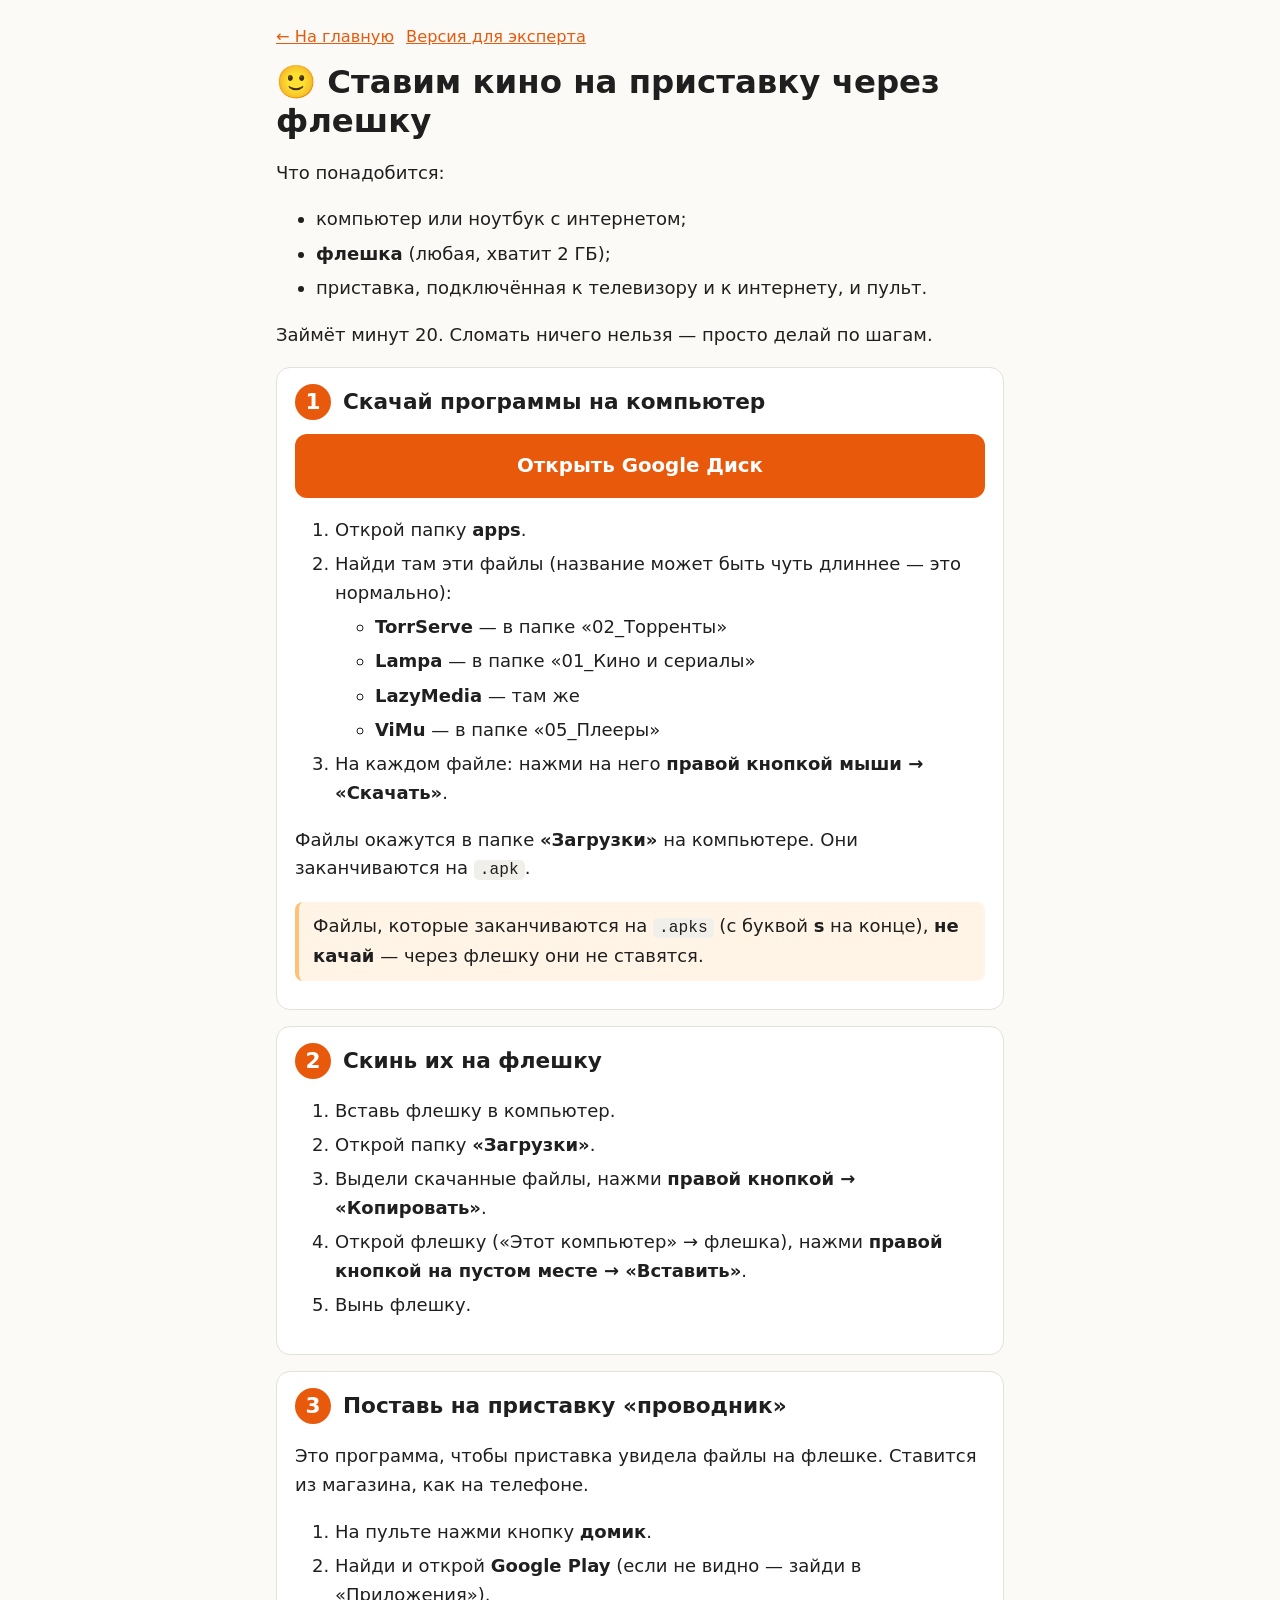
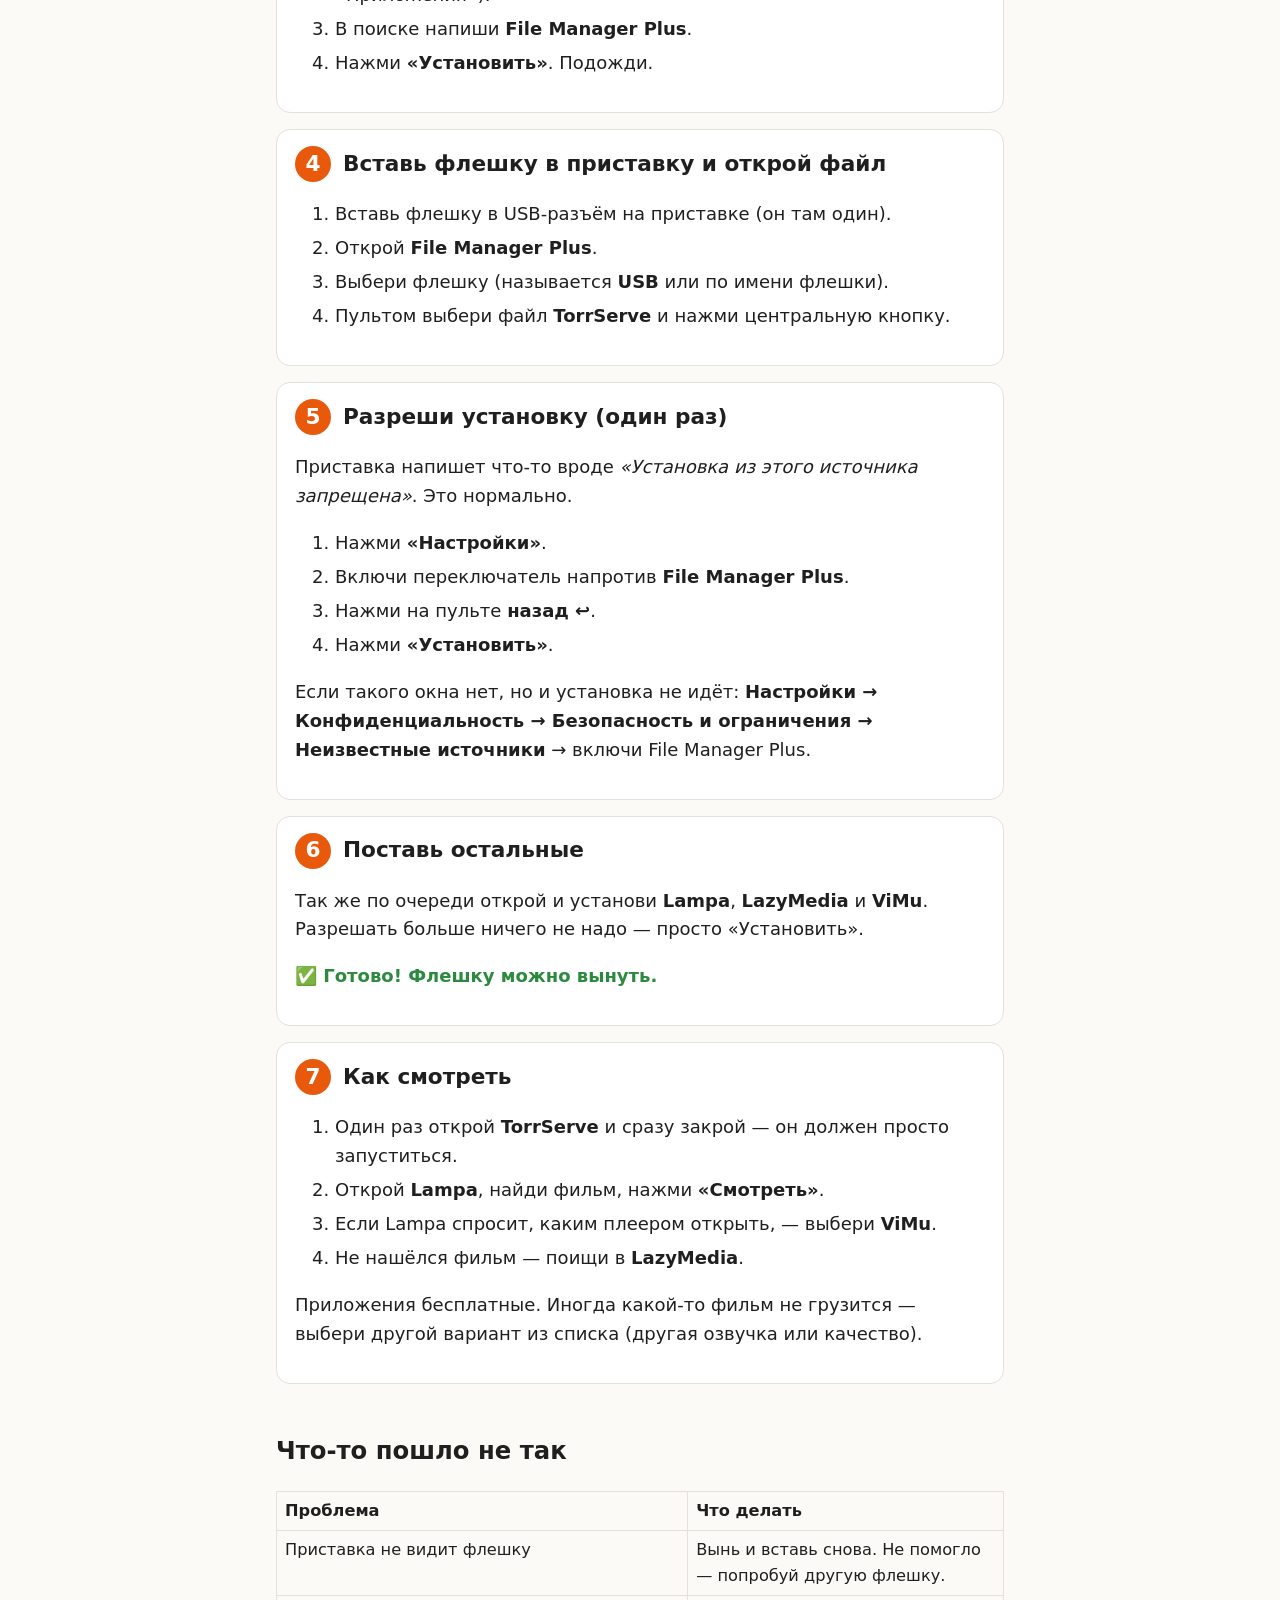
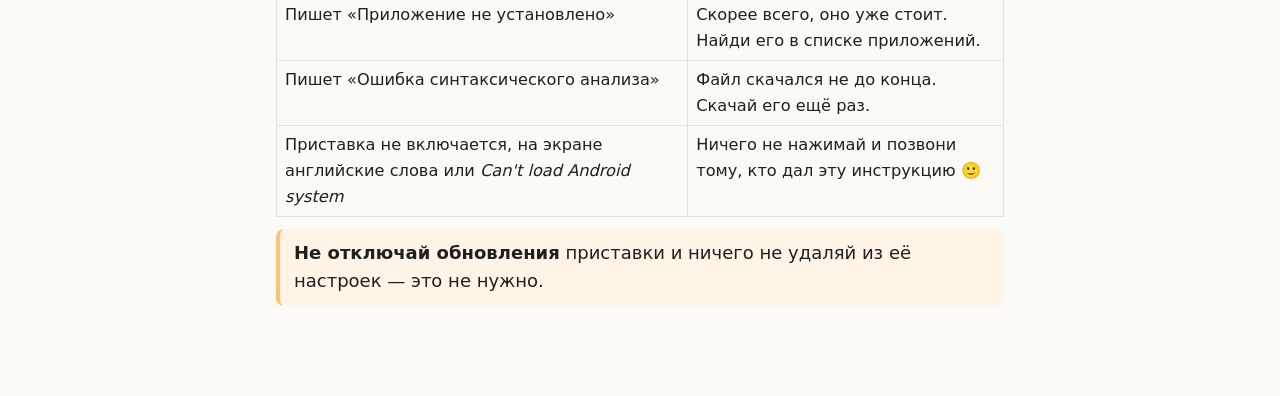
==== user.html @ b074fb78 "Инструкция по Xiaomi TV Box: простая и экспертная версии Co-Authored-By: Claude Opus 5.5 <noreply@an" ====
<!doctype html>
<html lang="ru"><head><meta charset="utf-8"><meta name="viewport" content="width=device-width,initial-scale=1">
<title>Простая инструкция</title><link rel="stylesheet" href="style.css"></head>
<body><main>
<nav class="top"><a href="index.html">← На главную</a><a href="expert.html">Версия для эксперта</a></nav>
<h1>🙂 Ставим кино на приставку через флешку</h1>
<p>Что понадобится:</p>
<ul>
  <li>компьютер или ноутбук с интернетом;</li>
  <li><b>флешка</b> (любая, хватит 2 ГБ);</li>
  <li>приставка, подключённая к телевизору и к интернету, и пульт.</li>
</ul>
<p>Займёт минут 20. Сломать ничего нельзя — просто делай по шагам.</p>

<div class="step"><h2><span class="num">1</span>Скачай программы на компьютер</h2>
<a class="big" href="https://drive.google.com/drive/folders/1nJqiCdpFOsZ9fGGMQp04zyxbP5MPqmWj?usp=sharing" target="_blank">Открыть Google Диск</a>
<ol>
  <li>Открой папку <b>apps</b>.</li>
  <li>Найди там эти файлы (название может быть чуть длиннее — это нормально):
    <ul>
      <li><b>TorrServe</b> — в папке «02_Торренты»</li>
      <li><b>Lampa</b> — в папке «01_Кино и сериалы»</li>
      <li><b>LazyMedia</b> — там же</li>
      <li><b>ViMu</b> — в папке «05_Плееры»</li>
    </ul>
  </li>
  <li>На каждом файле: нажми на него <b>правой кнопкой мыши → «Скачать»</b>.</li>
</ol>
<p>Файлы окажутся в папке <b>«Загрузки»</b> на компьютере. Они заканчиваются на <code>.apk</code>.</p>
<div class="warn">Файлы, которые заканчиваются на <code>.apks</code> (с буквой <b>s</b> на конце), <b>не качай</b> — через флешку они не ставятся.</div>
</div>

<div class="step"><h2><span class="num">2</span>Скинь их на флешку</h2>
<ol>
  <li>Вставь флешку в компьютер.</li>
  <li>Открой папку <b>«Загрузки»</b>.</li>
  <li>Выдели скачанные файлы, нажми <b>правой кнопкой → «Копировать»</b>.</li>
  <li>Открой флешку («Этот компьютер» → флешка), нажми <b>правой кнопкой на пустом месте → «Вставить»</b>.</li>
  <li>Вынь флешку.</li>
</ol>
</div>

<div class="step"><h2><span class="num">3</span>Поставь на приставку «проводник»</h2>
<p>Это программа, чтобы приставка увидела файлы на флешке. Ставится из магазина, как на телефоне.</p>
<ol>
  <li>На пульте нажми кнопку <b>домик</b>.</li>
  <li>Найди и открой <b>Google Play</b> (если не видно — зайди в «Приложения»).</li>
  <li>В поиске напиши <b>File Manager Plus</b>.</li>
  <li>Нажми <b>«Установить»</b>. Подожди.</li>
</ol>
</div>

<div class="step"><h2><span class="num">4</span>Вставь флешку в приставку и открой файл</h2>
<ol>
  <li>Вставь флешку в USB-разъём на приставке (он там один).</li>
  <li>Открой <b>File Manager Plus</b>.</li>
  <li>Выбери флешку (называется <b>USB</b> или по имени флешки).</li>
  <li>Пультом выбери файл <b>TorrServe</b> и нажми центральную кнопку.</li>
</ol>
</div>

<div class="step"><h2><span class="num">5</span>Разреши установку (один раз)</h2>
<p>Приставка напишет что-то вроде <i>«Установка из этого источника запрещена»</i>. Это нормально.</p>
<ol>
  <li>Нажми <b>«Настройки»</b>.</li>
  <li>Включи переключатель напротив <b>File Manager Plus</b>.</li>
  <li>Нажми на пульте <b>назад ↩</b>.</li>
  <li>Нажми <b>«Установить»</b>.</li>
</ol>
<p>Если такого окна нет, но и установка не идёт: <b>Настройки → Конфиденциальность → Безопасность и ограничения → Неизвестные источники</b> → включи File Manager Plus.</p>
</div>

<div class="step"><h2><span class="num">6</span>Поставь остальные</h2>
<p>Так же по очереди открой и установи <b>Lampa</b>, <b>LazyMedia</b> и <b>ViMu</b>. Разрешать больше ничего не надо — просто «Установить».</p>
<p class="ok">✅ Готово! Флешку можно вынуть.</p>
</div>

<div class="step"><h2><span class="num">7</span>Как смотреть</h2>
<ol>
  <li>Один раз открой <b>TorrServe</b> и сразу закрой — он должен просто запуститься.</li>
  <li>Открой <b>Lampa</b>, найди фильм, нажми <b>«Смотреть»</b>.</li>
  <li>Если Lampa спросит, каким плеером открыть, — выбери <b>ViMu</b>.</li>
  <li>Не нашёлся фильм — поищи в <b>LazyMedia</b>.</li>
</ol>
<p>Приложения бесплатные. Иногда какой-то фильм не грузится — выбери другой вариант из списка (другая озвучка или качество).</p>
</div>

<h2>Что-то пошло не так</h2>
<table>
<tr><th>Проблема</th><th>Что делать</th></tr>
<tr><td>Приставка не видит флешку</td><td>Вынь и вставь снова. Не помогло — попробуй другую флешку.</td></tr>
<tr><td>Пишет «Приложение не установлено»</td><td>Скорее всего, оно уже стоит. Найди его в списке приложений.</td></tr>
<tr><td>Пишет «Ошибка синтаксического анализа»</td><td>Файл скачался не до конца. Скачай его ещё раз.</td></tr>
<tr><td>Приставка не включается, на экране английские слова или <i>Can't load Android system</i></td><td>Ничего не нажимай и позвони тому, кто дал эту инструкцию 🙂</td></tr>
</table>
<div class="warn"><b>Не отключай обновления</b> приставки и ничего не удаляй из её настроек — это не нужно.</div>
</main></body></html>
---- style.css ----
:root{--bg:#fbfaf7;--fg:#1f1f1f;--muted:#666;--card:#fff;--line:#e4e1da;--accent:#e8590c;--ok:#2b8a3e;--warn:#fff4e6;--warnline:#ffc078;--code:#f1efe9}
@media (prefers-color-scheme:dark){:root{--bg:#161616;--fg:#eee;--muted:#aaa;--card:#202020;--line:#333;--accent:#ff8a3d;--ok:#69db7c;--warn:#2b2216;--warnline:#8a5a1c;--code:#2a2a2a}}
*{box-sizing:border-box}
body{margin:0;background:var(--bg);color:var(--fg);font:18px/1.6 system-ui,-apple-system,"Segoe UI",Roboto,sans-serif}
main{max-width:760px;margin:0 auto;padding:24px 16px 80px}
h1{font-size:1.8em;line-height:1.2;margin:.4em 0}
h2{margin-top:2em;font-size:1.35em}
h3{margin-top:1.4em}
a{color:var(--accent)}
nav.top{display:flex;gap:12px;flex-wrap:wrap;font-size:.9em;margin-bottom:8px}
.step{background:var(--card);border:1px solid var(--line);border-radius:14px;padding:16px 18px;margin:16px 0}
.step h2{margin:0 0 .4em;font-size:1.2em;display:flex;gap:12px;align-items:center}
.num{flex:none;width:36px;height:36px;border-radius:50%;background:var(--accent);color:#fff;display:grid;place-items:center;font-weight:700}
.warn{background:var(--warn);border-left:4px solid var(--warnline);padding:10px 14px;border-radius:8px;margin:12px 0}
.ok{color:var(--ok);font-weight:600}
.big{display:block;text-align:center;background:var(--accent);color:#fff;text-decoration:none;font-weight:700;padding:16px;border-radius:12px;margin:14px 0;font-size:1.1em}
.choice{display:grid;gap:16px;grid-template-columns:repeat(auto-fit,minmax(240px,1fr));margin-top:24px}
.choice a{display:block;background:var(--card);border:2px solid var(--line);border-radius:16px;padding:20px;text-decoration:none;color:var(--fg)}
.choice a:hover{border-color:var(--accent)}
.choice b{font-size:1.3em;display:block;margin-bottom:6px}
kbd,code{background:var(--code);border-radius:5px;padding:1px 6px;font-size:.9em}
pre{background:var(--code);padding:12px;border-radius:8px;overflow-x:auto;font-size:.85em}
table{border-collapse:collapse;width:100%;font-size:.9em;display:block;overflow-x:auto}
td,th{border:1px solid var(--line);padding:6px 8px;text-align:left;vertical-align:top}
li{margin:.3em 0}
.muted{color:var(--muted);font-size:.9em}
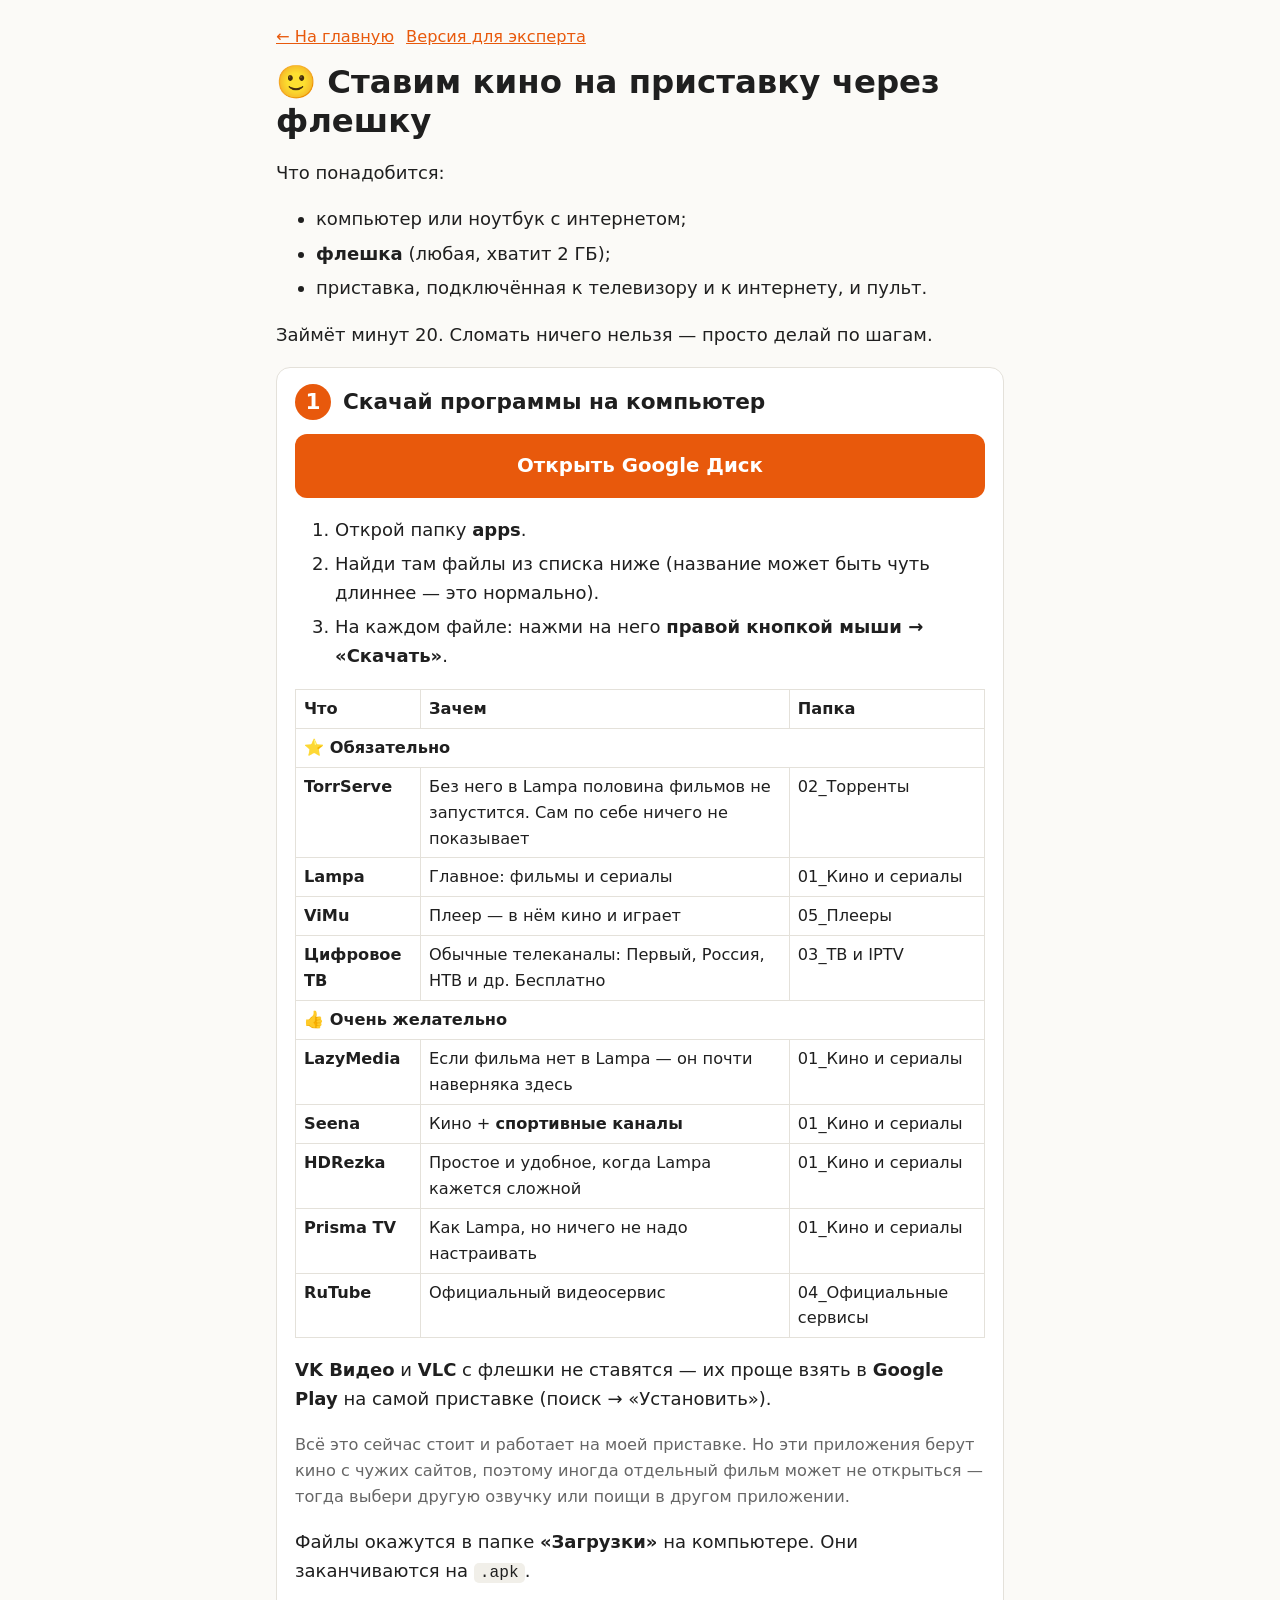
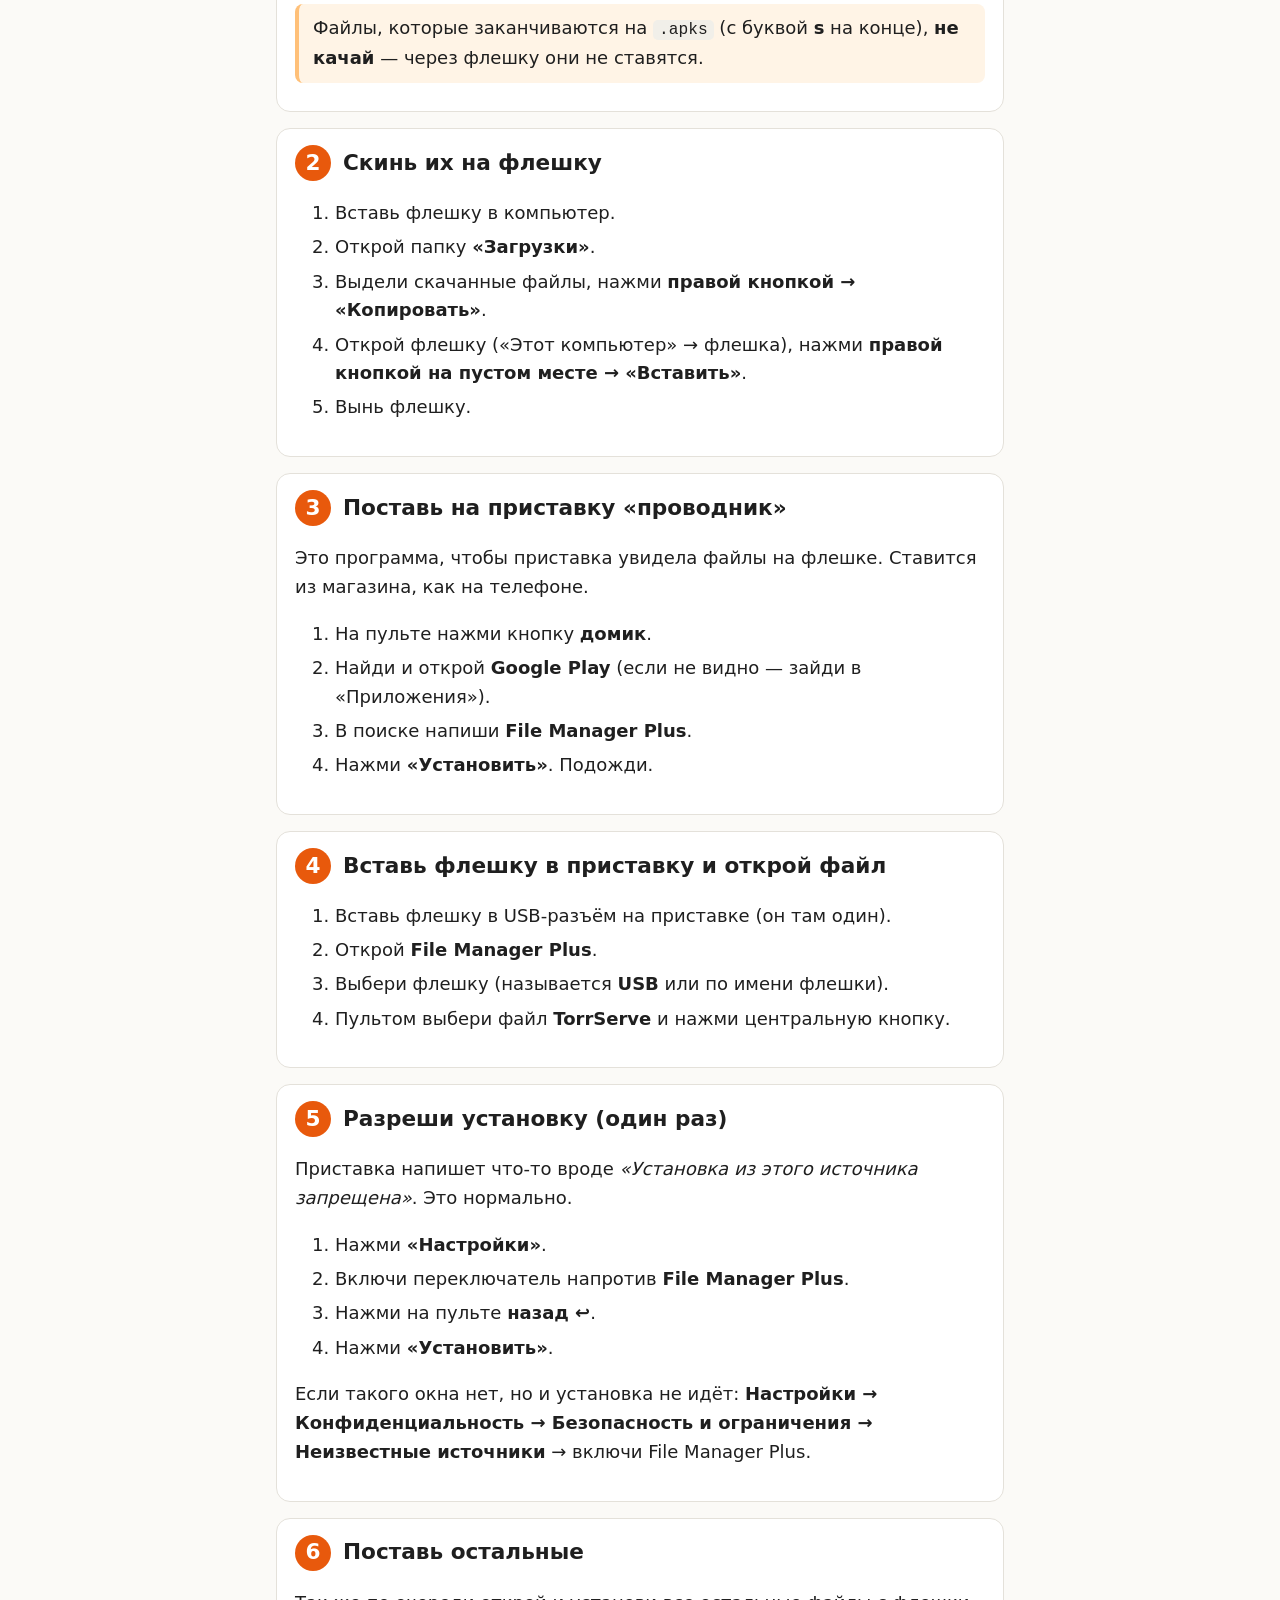
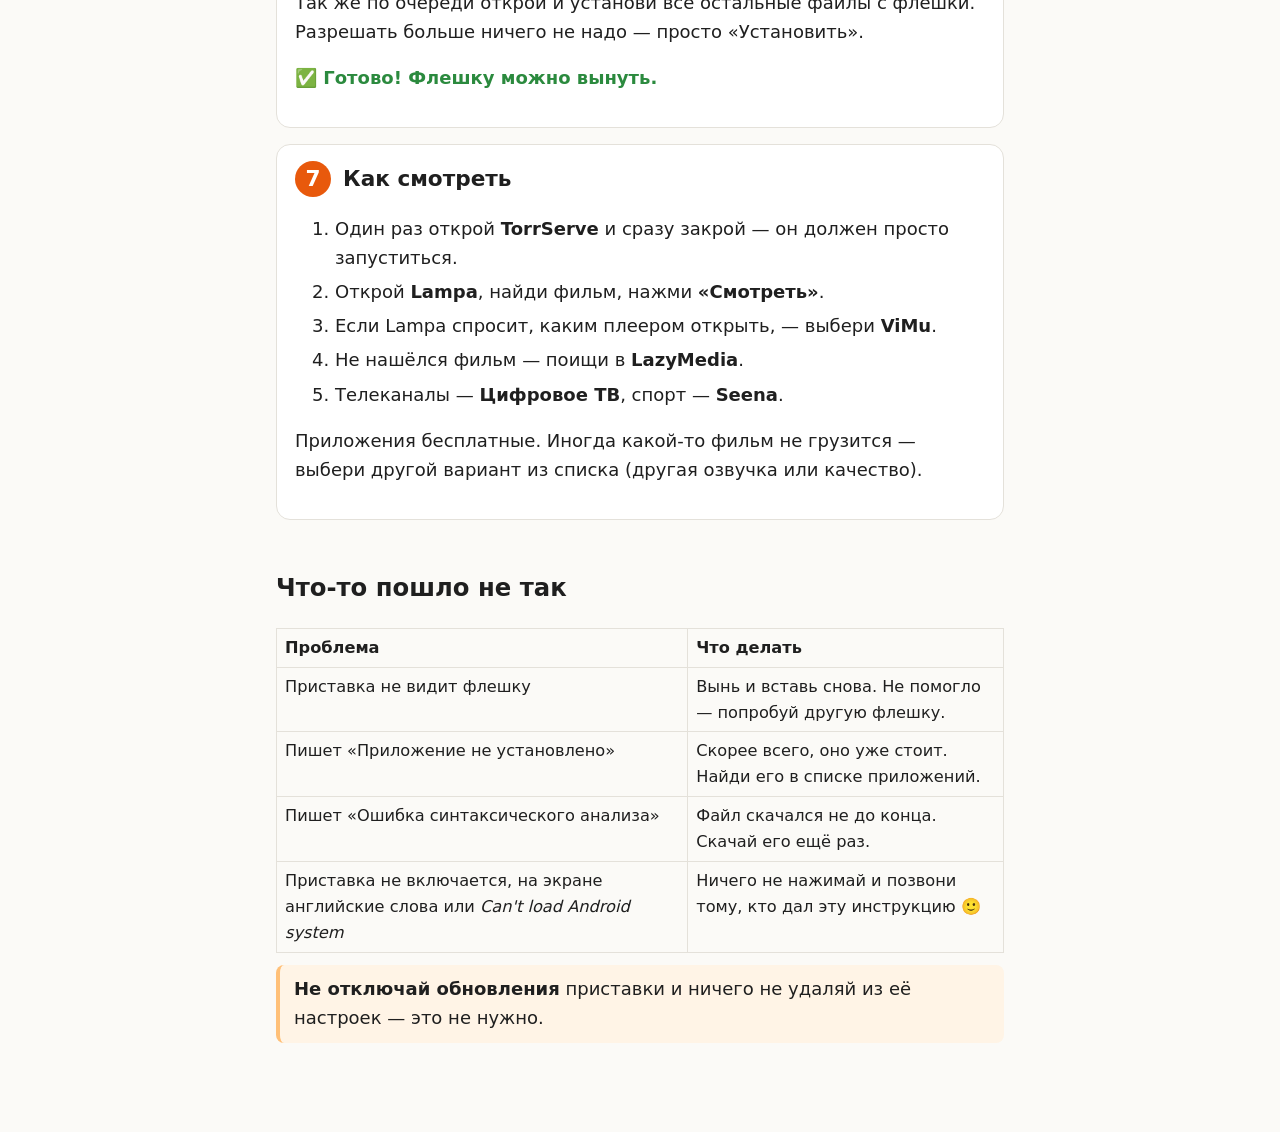
==== commit 38e4d188: "Полный список приложений в простой версии Co-Authored-By: Claude Opus 5.5 <noreply@anthropic.com>" ====
--- a/user.html
+++ b/user.html
@@ -16,16 +16,25 @@
 <a class="big" href="https://drive.google.com/drive/folders/1nJqiCdpFOsZ9fGGMQp04zyxbP5MPqmWj?usp=sharing" target="_blank">Открыть Google Диск</a>
 <ol>
   <li>Открой папку <b>apps</b>.</li>
-  <li>Найди там эти файлы (название может быть чуть длиннее — это нормально):
-    <ul>
-      <li><b>TorrServe</b> — в папке «02_Торренты»</li>
-      <li><b>Lampa</b> — в папке «01_Кино и сериалы»</li>
-      <li><b>LazyMedia</b> — там же</li>
-      <li><b>ViMu</b> — в папке «05_Плееры»</li>
-    </ul>
-  </li>
+  <li>Найди там файлы из списка ниже (название может быть чуть длиннее — это нормально).</li>
   <li>На каждом файле: нажми на него <b>правой кнопкой мыши → «Скачать»</b>.</li>
 </ol>
+<table>
+<tr><th>Что</th><th>Зачем</th><th>Папка</th></tr>
+<tr><th colspan="3">⭐ Обязательно</th></tr>
+<tr><td><b>TorrServe</b></td><td>Без него в Lampa половина фильмов не запустится. Сам по себе ничего не показывает</td><td>02_Торренты</td></tr>
+<tr><td><b>Lampa</b></td><td>Главное: фильмы и сериалы</td><td>01_Кино и сериалы</td></tr>
+<tr><td><b>ViMu</b></td><td>Плеер — в нём кино и играет</td><td>05_Плееры</td></tr>
+<tr><td><b>Цифровое ТВ</b></td><td>Обычные телеканалы: Первый, Россия, НТВ и др. Бесплатно</td><td>03_ТВ и IPTV</td></tr>
+<tr><th colspan="3">👍 Очень желательно</th></tr>
+<tr><td><b>LazyMedia</b></td><td>Если фильма нет в Lampa — он почти наверняка здесь</td><td>01_Кино и сериалы</td></tr>
+<tr><td><b>Seena</b></td><td>Кино + <b>спортивные каналы</b></td><td>01_Кино и сериалы</td></tr>
+<tr><td><b>HDRezka</b></td><td>Простое и удобное, когда Lampa кажется сложной</td><td>01_Кино и сериалы</td></tr>
+<tr><td><b>Prisma TV</b></td><td>Как Lampa, но ничего не надо настраивать</td><td>01_Кино и сериалы</td></tr>
+<tr><td><b>RuTube</b></td><td>Официальный видеосервис</td><td>04_Официальные сервисы</td></tr>
+</table>
+<p><b>VK Видео</b> и <b>VLC</b> с флешки не ставятся — их проще взять в <b>Google Play</b> на самой приставке (поиск → «Установить»).</p>
+<p class="muted">Всё это сейчас стоит и работает на моей приставке. Но эти приложения берут кино с чужих сайтов, поэтому иногда отдельный фильм может не открыться — тогда выбери другую озвучку или поищи в другом приложении.</p>
 <p>Файлы окажутся в папке <b>«Загрузки»</b> на компьютере. Они заканчиваются на <code>.apk</code>.</p>
 <div class="warn">Файлы, которые заканчиваются на <code>.apks</code> (с буквой <b>s</b> на конце), <b>не качай</b> — через флешку они не ставятся.</div>
 </div>
@@ -71,7 +80,7 @@
 </div>
 
 <div class="step"><h2><span class="num">6</span>Поставь остальные</h2>
-<p>Так же по очереди открой и установи <b>Lampa</b>, <b>LazyMedia</b> и <b>ViMu</b>. Разрешать больше ничего не надо — просто «Установить».</p>
+<p>Так же по очереди открой и установи все остальные файлы с флешки. Разрешать больше ничего не надо — просто «Установить».</p>
 <p class="ok">✅ Готово! Флешку можно вынуть.</p>
 </div>
 
@@ -81,6 +90,7 @@
   <li>Открой <b>Lampa</b>, найди фильм, нажми <b>«Смотреть»</b>.</li>
   <li>Если Lampa спросит, каким плеером открыть, — выбери <b>ViMu</b>.</li>
   <li>Не нашёлся фильм — поищи в <b>LazyMedia</b>.</li>
+  <li>Телеканалы — <b>Цифровое ТВ</b>, спорт — <b>Seena</b>.</li>
 </ol>
 <p>Приложения бесплатные. Иногда какой-то фильм не грузится — выбери другой вариант из списка (другая озвучка или качество).</p>
 </div>
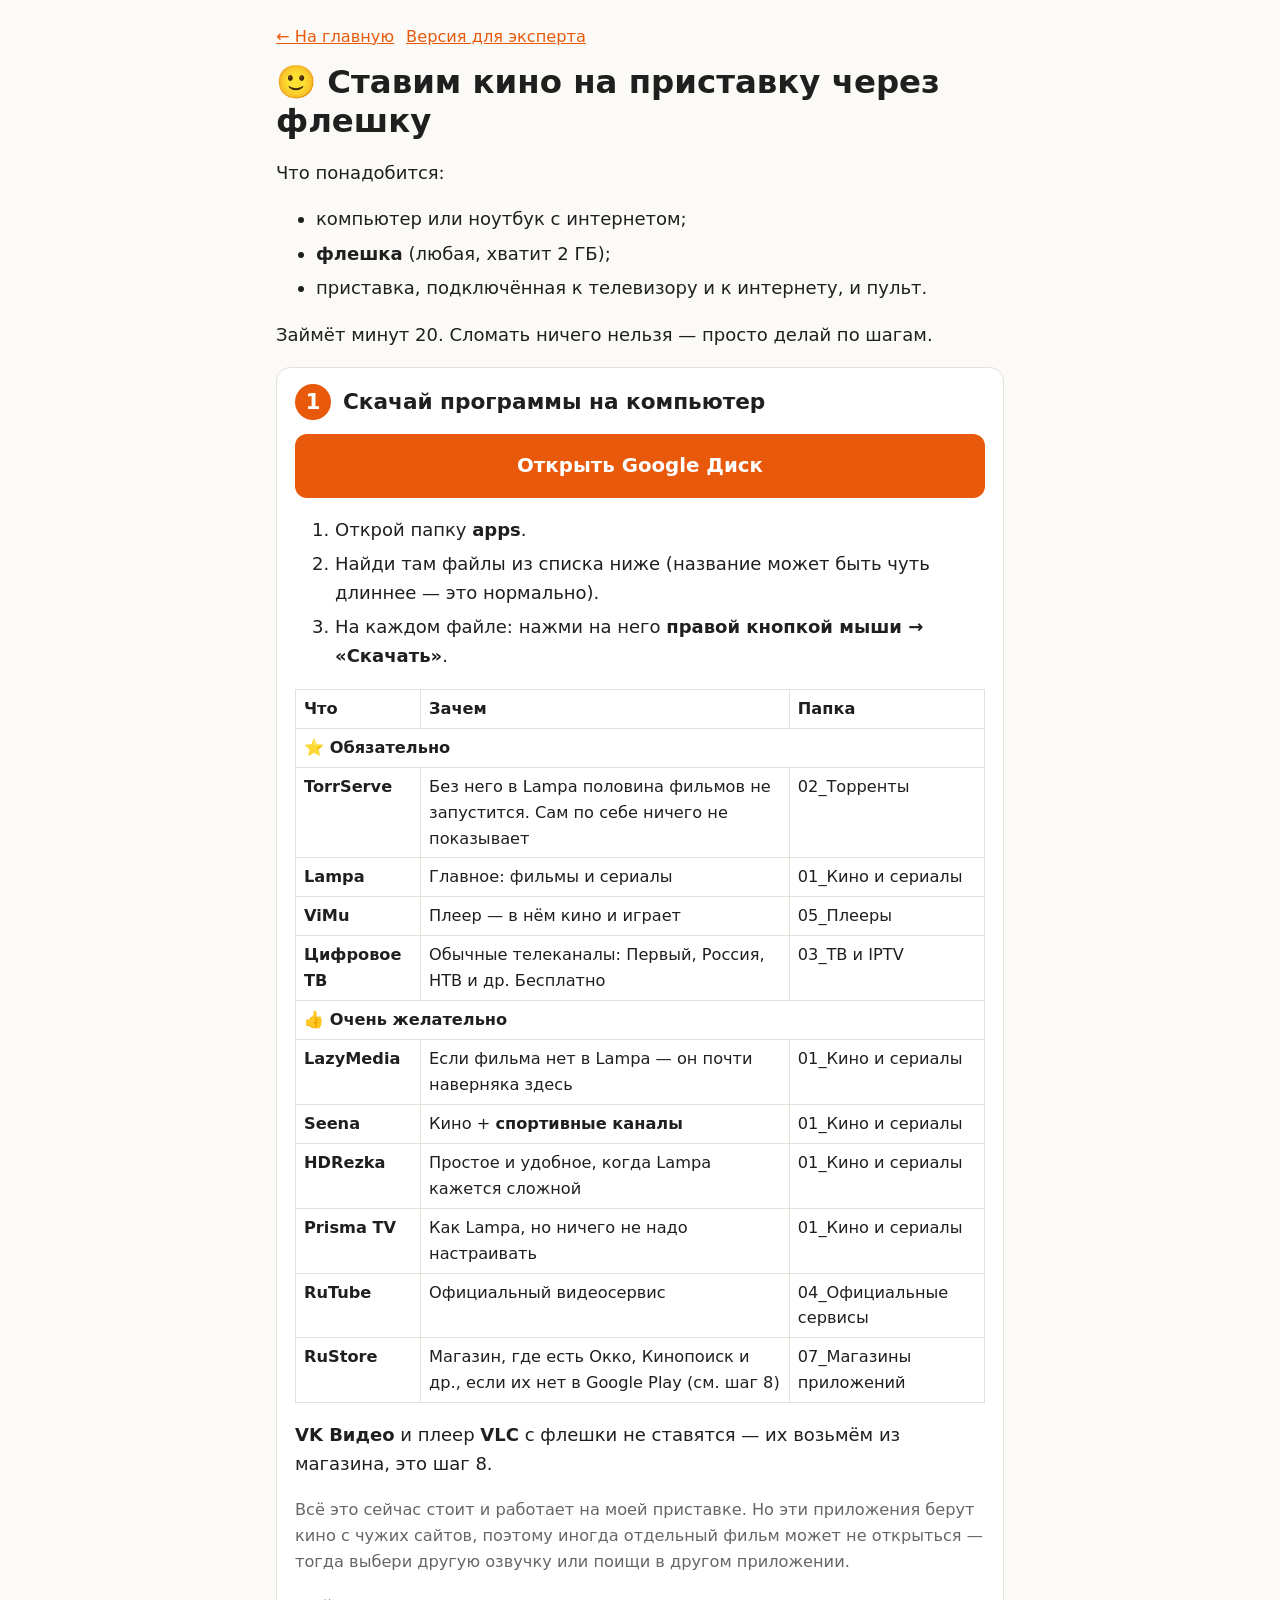
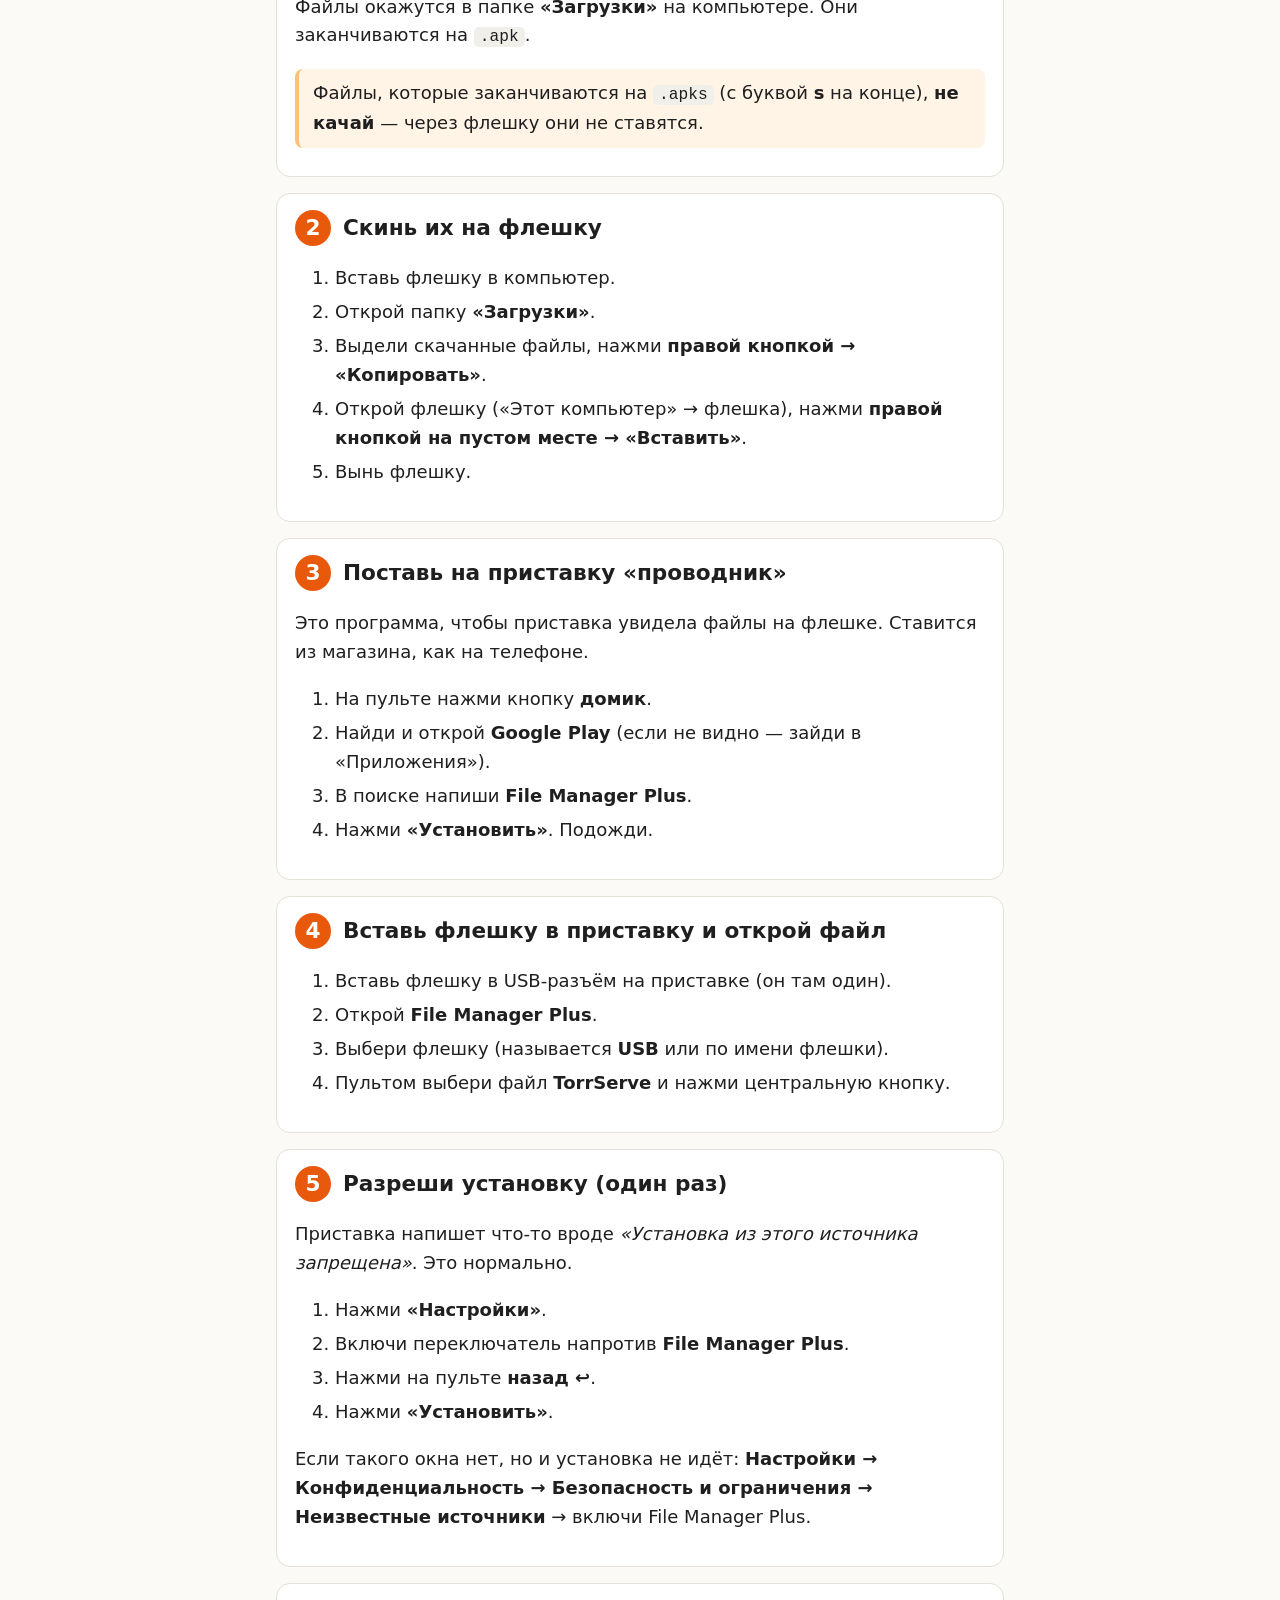
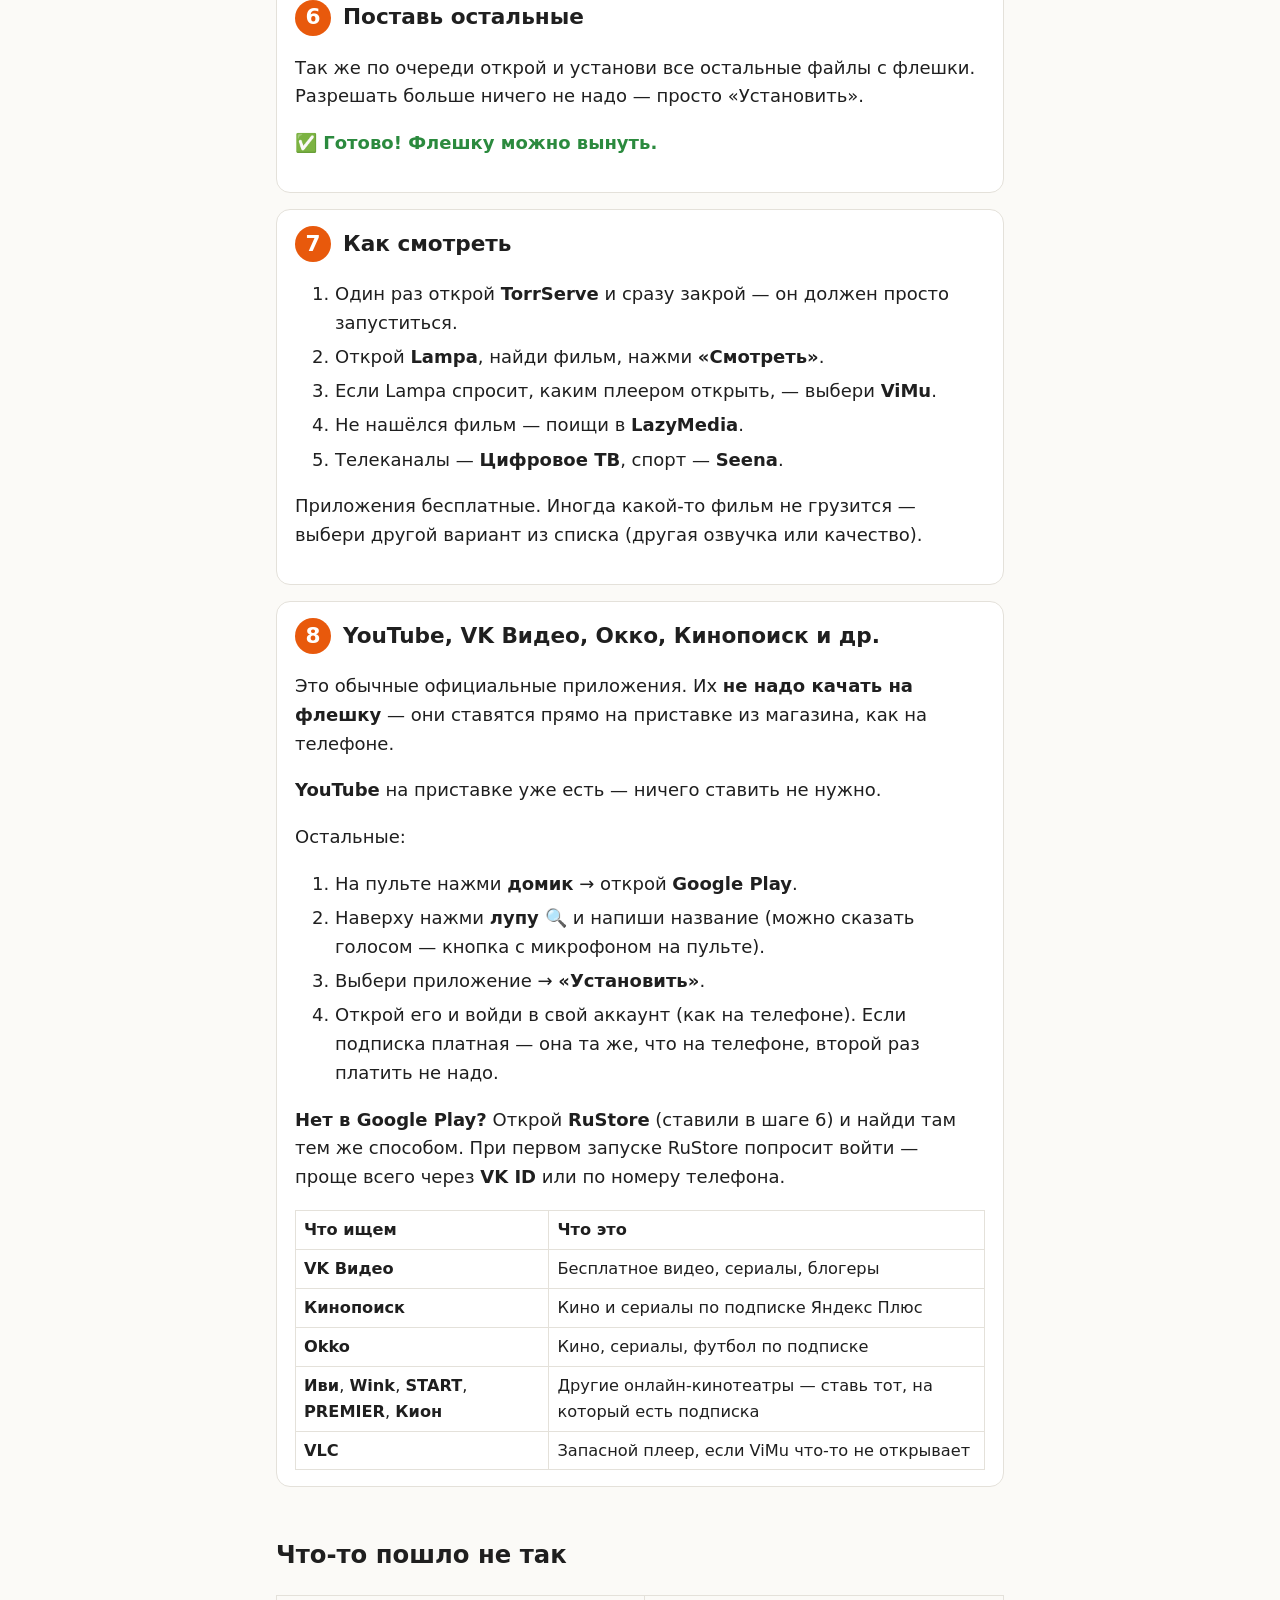
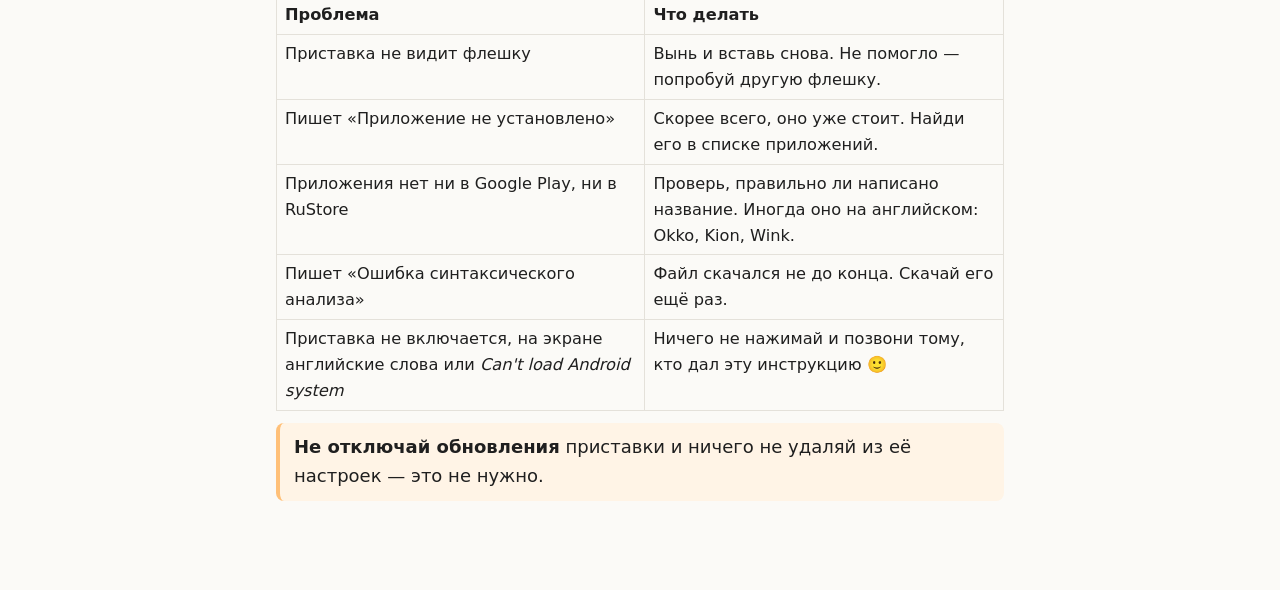
==== commit 5c53ef10: "Шаг про официальные приложения из магазина Co-Authored-By: Claude Opus 5.5 <noreply@anthropic.com>" ====
--- a/user.html
+++ b/user.html
@@ -32,8 +32,9 @@
 <tr><td><b>HDRezka</b></td><td>Простое и удобное, когда Lampa кажется сложной</td><td>01_Кино и сериалы</td></tr>
 <tr><td><b>Prisma TV</b></td><td>Как Lampa, но ничего не надо настраивать</td><td>01_Кино и сериалы</td></tr>
 <tr><td><b>RuTube</b></td><td>Официальный видеосервис</td><td>04_Официальные сервисы</td></tr>
+<tr><td><b>RuStore</b></td><td>Магазин, где есть Окко, Кинопоиск и др., если их нет в Google Play (см. шаг 8)</td><td>07_Магазины приложений</td></tr>
 </table>
-<p><b>VK Видео</b> и <b>VLC</b> с флешки не ставятся — их проще взять в <b>Google Play</b> на самой приставке (поиск → «Установить»).</p>
+<p><b>VK Видео</b> и плеер <b>VLC</b> с флешки не ставятся — их возьмём из магазина, это шаг 8.</p>
 <p class="muted">Всё это сейчас стоит и работает на моей приставке. Но эти приложения берут кино с чужих сайтов, поэтому иногда отдельный фильм может не открыться — тогда выбери другую озвучку или поищи в другом приложении.</p>
 <p>Файлы окажутся в папке <b>«Загрузки»</b> на компьютере. Они заканчиваются на <code>.apk</code>.</p>
 <div class="warn">Файлы, которые заканчиваются на <code>.apks</code> (с буквой <b>s</b> на конце), <b>не качай</b> — через флешку они не ставятся.</div>
@@ -95,11 +96,33 @@
 <p>Приложения бесплатные. Иногда какой-то фильм не грузится — выбери другой вариант из списка (другая озвучка или качество).</p>
 </div>
 
+<div class="step"><h2><span class="num">8</span>YouTube, VK Видео, Окко, Кинопоиск и др.</h2>
+<p>Это обычные официальные приложения. Их <b>не надо качать на флешку</b> — они ставятся прямо на приставке из магазина, как на телефоне.</p>
+<p><b>YouTube</b> на приставке уже есть — ничего ставить не нужно.</p>
+<p>Остальные:</p>
+<ol>
+  <li>На пульте нажми <b>домик</b> → открой <b>Google Play</b>.</li>
+  <li>Наверху нажми <b>лупу 🔍</b> и напиши название (можно сказать голосом — кнопка с микрофоном на пульте).</li>
+  <li>Выбери приложение → <b>«Установить»</b>.</li>
+  <li>Открой его и войди в свой аккаунт (как на телефоне). Если подписка платная — она та же, что на телефоне, второй раз платить не надо.</li>
+</ol>
+<p><b>Нет в Google Play?</b> Открой <b>RuStore</b> (ставили в шаге 6) и найди там тем же способом. При первом запуске RuStore попросит войти — проще всего через <b>VK ID</b> или по номеру телефона.</p>
+<table>
+<tr><th>Что ищем</th><th>Что это</th></tr>
+<tr><td><b>VK Видео</b></td><td>Бесплатное видео, сериалы, блогеры</td></tr>
+<tr><td><b>Кинопоиск</b></td><td>Кино и сериалы по подписке Яндекс Плюс</td></tr>
+<tr><td><b>Okko</b></td><td>Кино, сериалы, футбол по подписке</td></tr>
+<tr><td><b>Иви</b>, <b>Wink</b>, <b>START</b>, <b>PREMIER</b>, <b>Кион</b></td><td>Другие онлайн-кинотеатры — ставь тот, на который есть подписка</td></tr>
+<tr><td><b>VLC</b></td><td>Запасной плеер, если ViMu что-то не открывает</td></tr>
+</table>
+</div>
+
 <h2>Что-то пошло не так</h2>
 <table>
 <tr><th>Проблема</th><th>Что делать</th></tr>
 <tr><td>Приставка не видит флешку</td><td>Вынь и вставь снова. Не помогло — попробуй другую флешку.</td></tr>
 <tr><td>Пишет «Приложение не установлено»</td><td>Скорее всего, оно уже стоит. Найди его в списке приложений.</td></tr>
+<tr><td>Приложения нет ни в Google Play, ни в RuStore</td><td>Проверь, правильно ли написано название. Иногда оно на английском: Okko, Kion, Wink.</td></tr>
 <tr><td>Пишет «Ошибка синтаксического анализа»</td><td>Файл скачался не до конца. Скачай его ещё раз.</td></tr>
 <tr><td>Приставка не включается, на экране английские слова или <i>Can't load Android system</i></td><td>Ничего не нажимай и позвони тому, кто дал эту инструкцию 🙂</td></tr>
 </table>
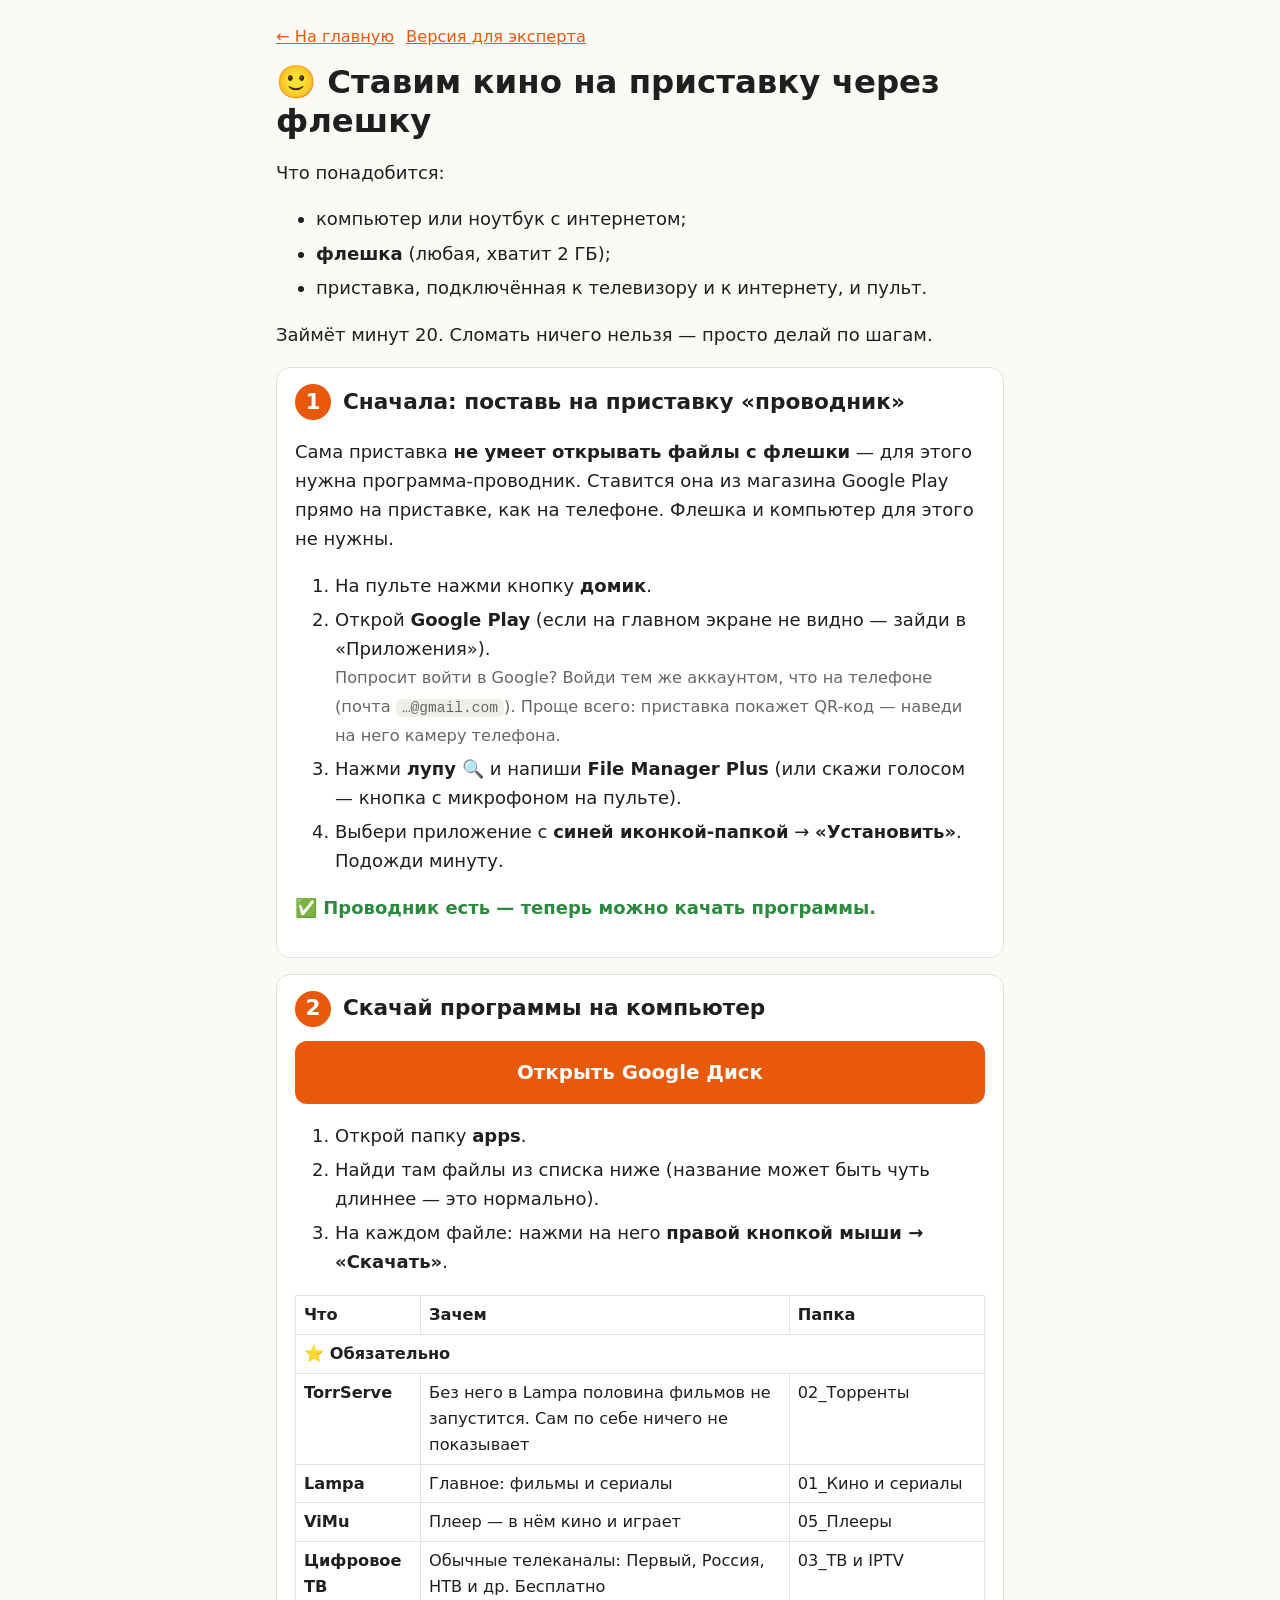
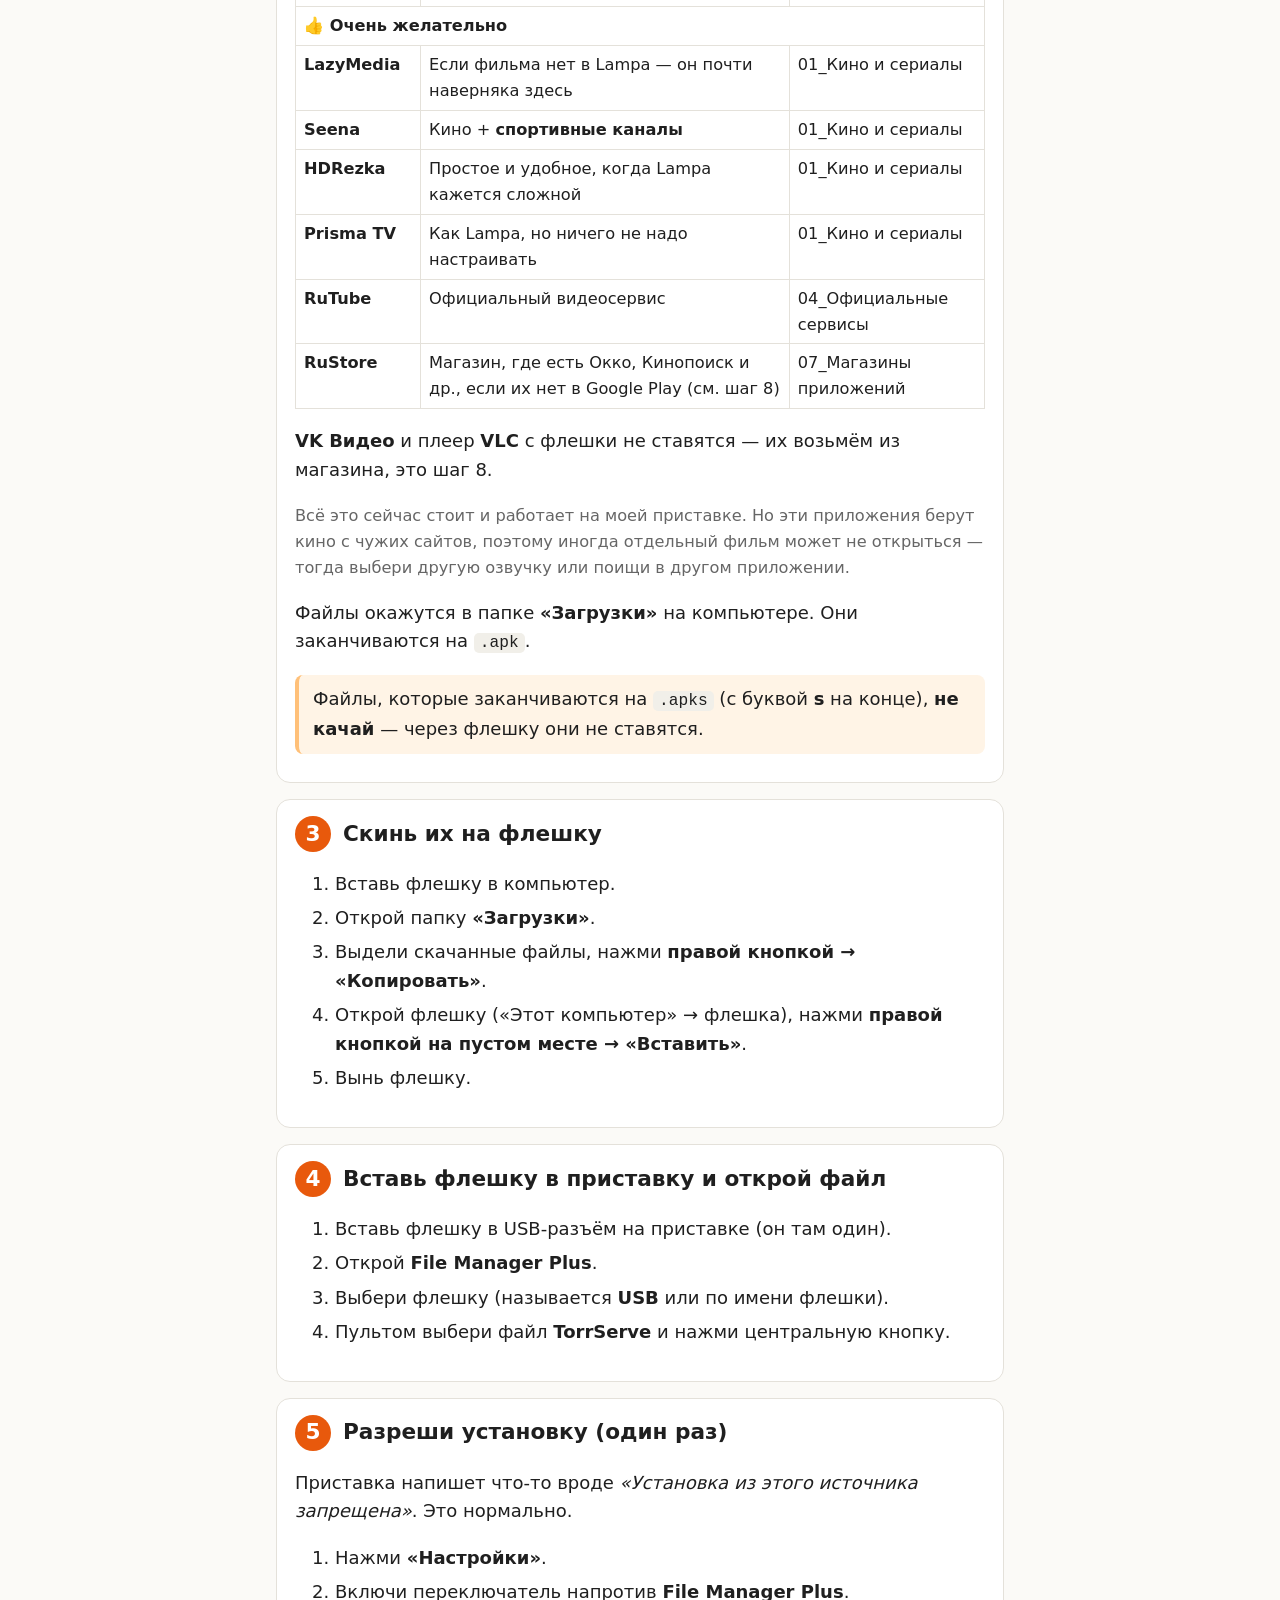
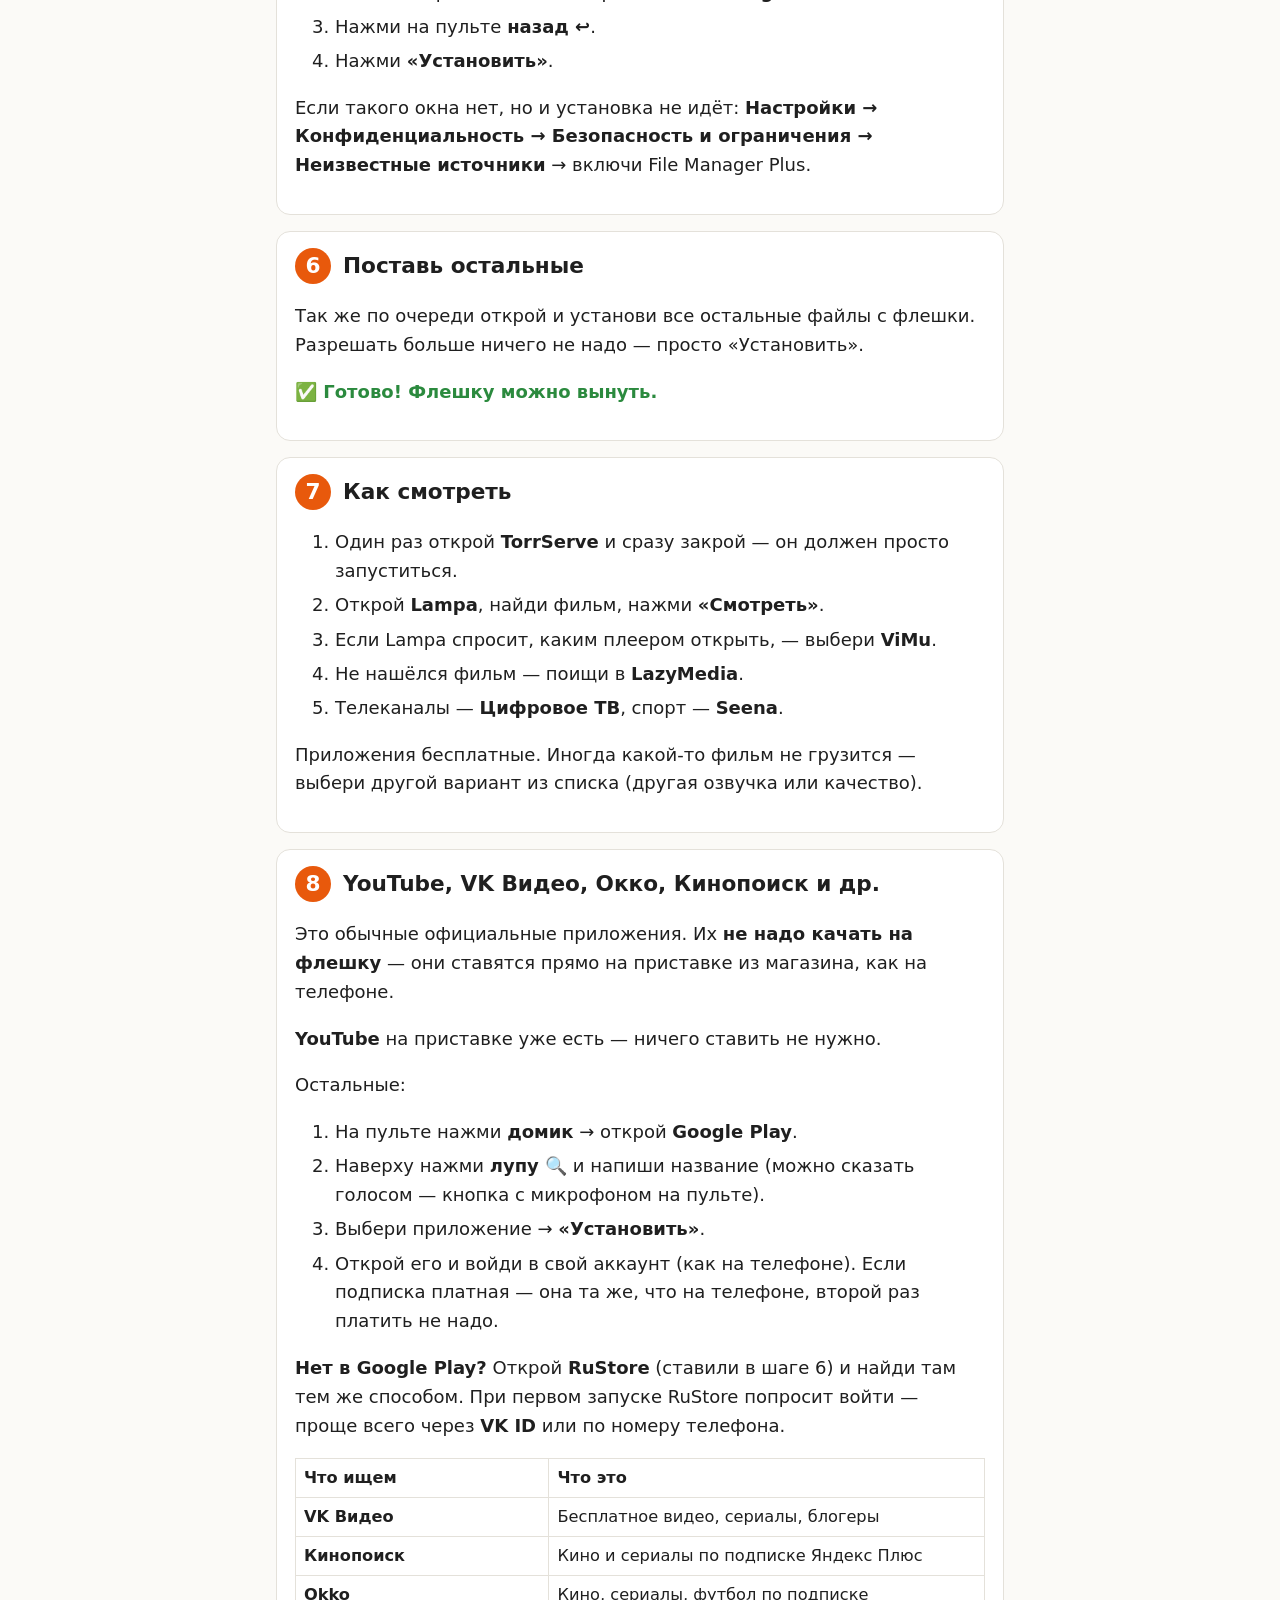
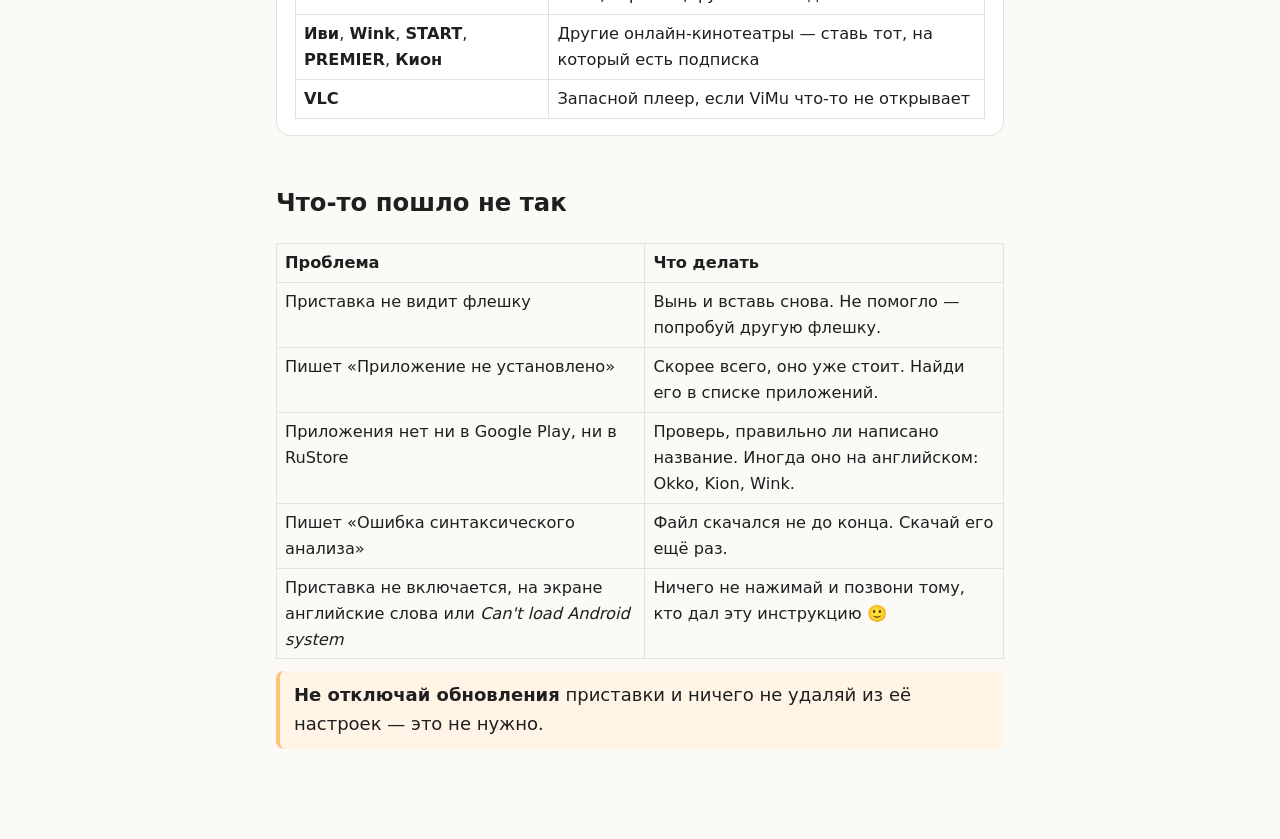
==== commit 563a7bc8: "Установка проводника — первым шагом Co-Authored-By: Claude Opus 5.5 <noreply@anthropic.com>" ====
--- a/user.html
+++ b/user.html
@@ -12,7 +12,19 @@
 </ul>
 <p>Займёт минут 20. Сломать ничего нельзя — просто делай по шагам.</p>
 
-<div class="step"><h2><span class="num">1</span>Скачай программы на компьютер</h2>
+<div class="step"><h2><span class="num">1</span>Сначала: поставь на приставку «проводник»</h2>
+<p>Сама приставка <b>не умеет открывать файлы с флешки</b> — для этого нужна программа-проводник. Ставится она из магазина Google Play прямо на приставке, как на телефоне. Флешка и компьютер для этого не нужны.</p>
+<ol>
+  <li>На пульте нажми кнопку <b>домик</b>.</li>
+  <li>Открой <b>Google Play</b> (если на главном экране не видно — зайди в «Приложения»).
+    <br><span class="muted">Попросит войти в Google? Войди тем же аккаунтом, что на телефоне (почта <code>…@gmail.com</code>). Проще всего: приставка покажет QR-код — наведи на него камеру телефона.</span></li>
+  <li>Нажми <b>лупу 🔍</b> и напиши <b>File Manager Plus</b> (или скажи голосом — кнопка с микрофоном на пульте).</li>
+  <li>Выбери приложение с <b>синей иконкой-папкой</b> → <b>«Установить»</b>. Подожди минуту.</li>
+</ol>
+<p class="ok">✅ Проводник есть — теперь можно качать программы.</p>
+</div>
+
+<div class="step"><h2><span class="num">2</span>Скачай программы на компьютер</h2>
 <a class="big" href="https://drive.google.com/drive/folders/1nJqiCdpFOsZ9fGGMQp04zyxbP5MPqmWj?usp=sharing" target="_blank">Открыть Google Диск</a>
 <ol>
   <li>Открой папку <b>apps</b>.</li>
@@ -40,23 +52,13 @@
 <div class="warn">Файлы, которые заканчиваются на <code>.apks</code> (с буквой <b>s</b> на конце), <b>не качай</b> — через флешку они не ставятся.</div>
 </div>
 
-<div class="step"><h2><span class="num">2</span>Скинь их на флешку</h2>
+<div class="step"><h2><span class="num">3</span>Скинь их на флешку</h2>
 <ol>
   <li>Вставь флешку в компьютер.</li>
   <li>Открой папку <b>«Загрузки»</b>.</li>
   <li>Выдели скачанные файлы, нажми <b>правой кнопкой → «Копировать»</b>.</li>
   <li>Открой флешку («Этот компьютер» → флешка), нажми <b>правой кнопкой на пустом месте → «Вставить»</b>.</li>
   <li>Вынь флешку.</li>
-</ol>
-</div>
-
-<div class="step"><h2><span class="num">3</span>Поставь на приставку «проводник»</h2>
-<p>Это программа, чтобы приставка увидела файлы на флешке. Ставится из магазина, как на телефоне.</p>
-<ol>
-  <li>На пульте нажми кнопку <b>домик</b>.</li>
-  <li>Найди и открой <b>Google Play</b> (если не видно — зайди в «Приложения»).</li>
-  <li>В поиске напиши <b>File Manager Plus</b>.</li>
-  <li>Нажми <b>«Установить»</b>. Подожди.</li>
 </ol>
 </div>
 
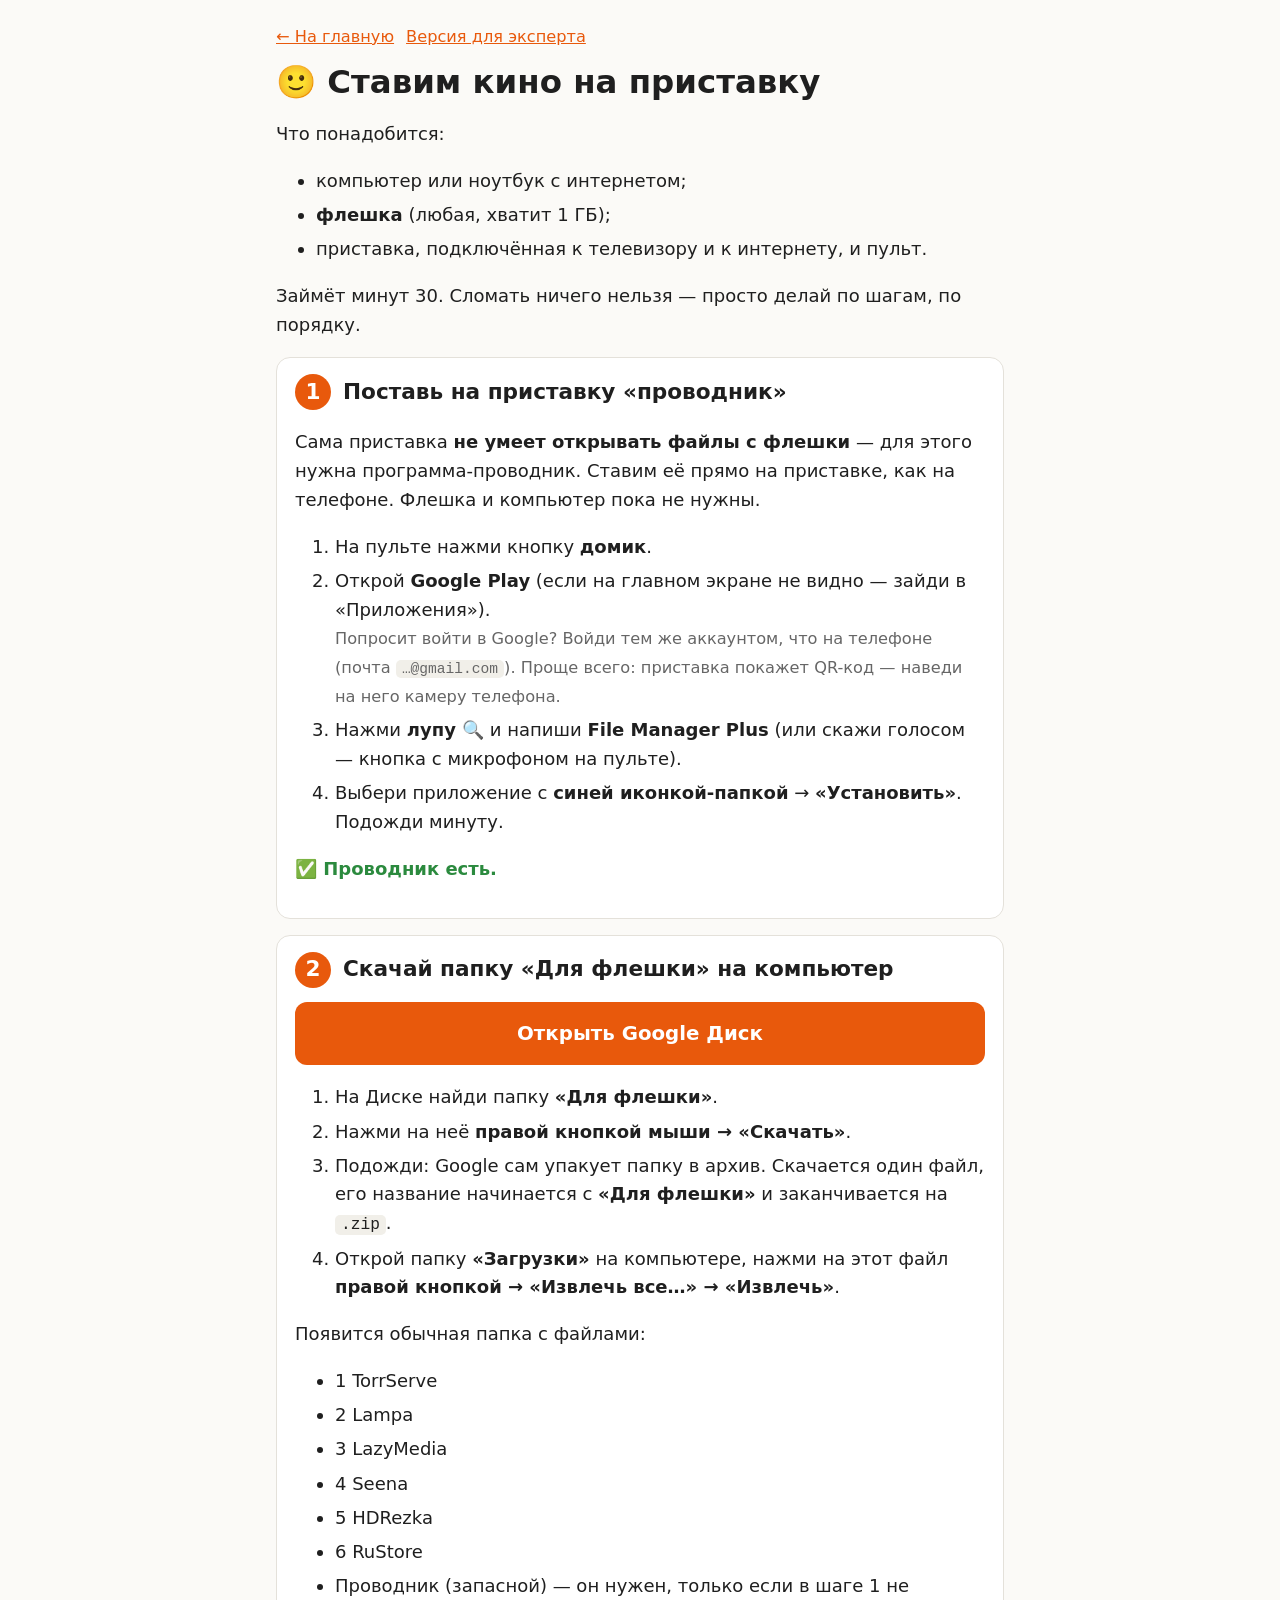
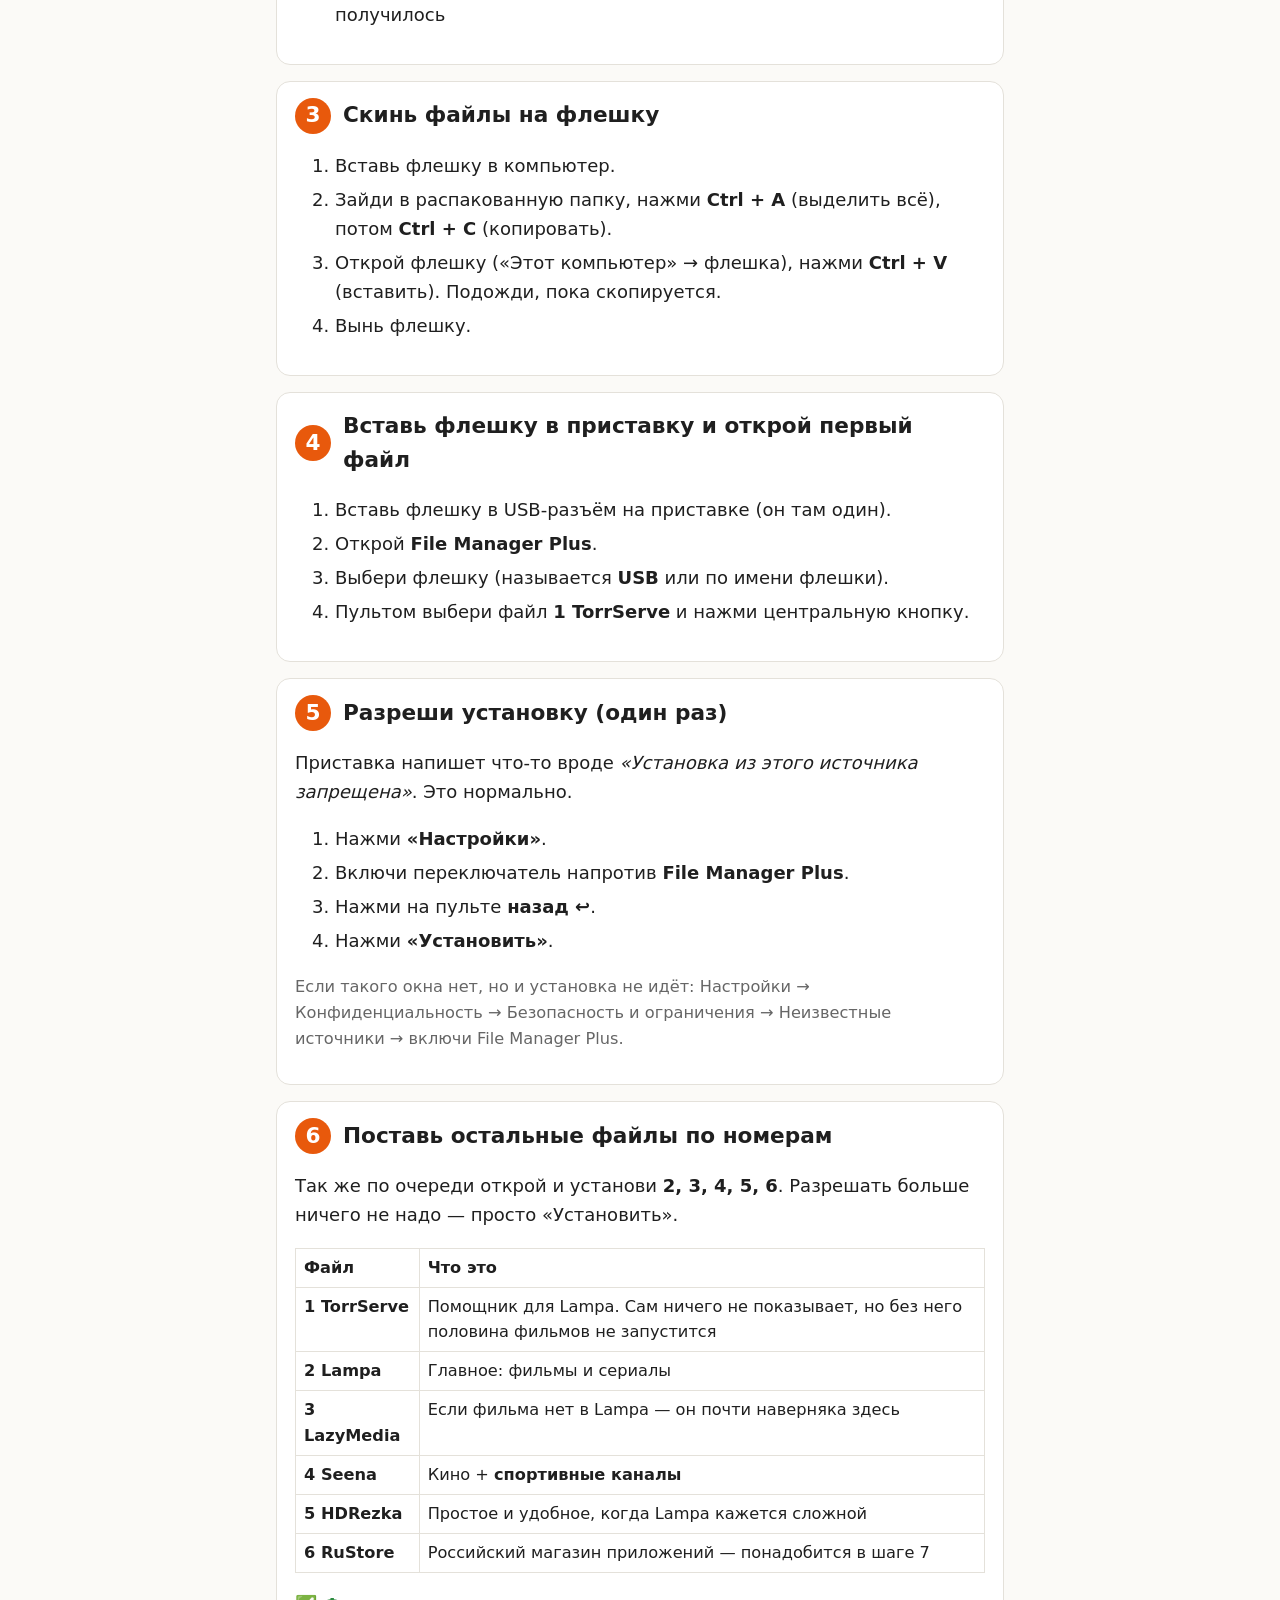
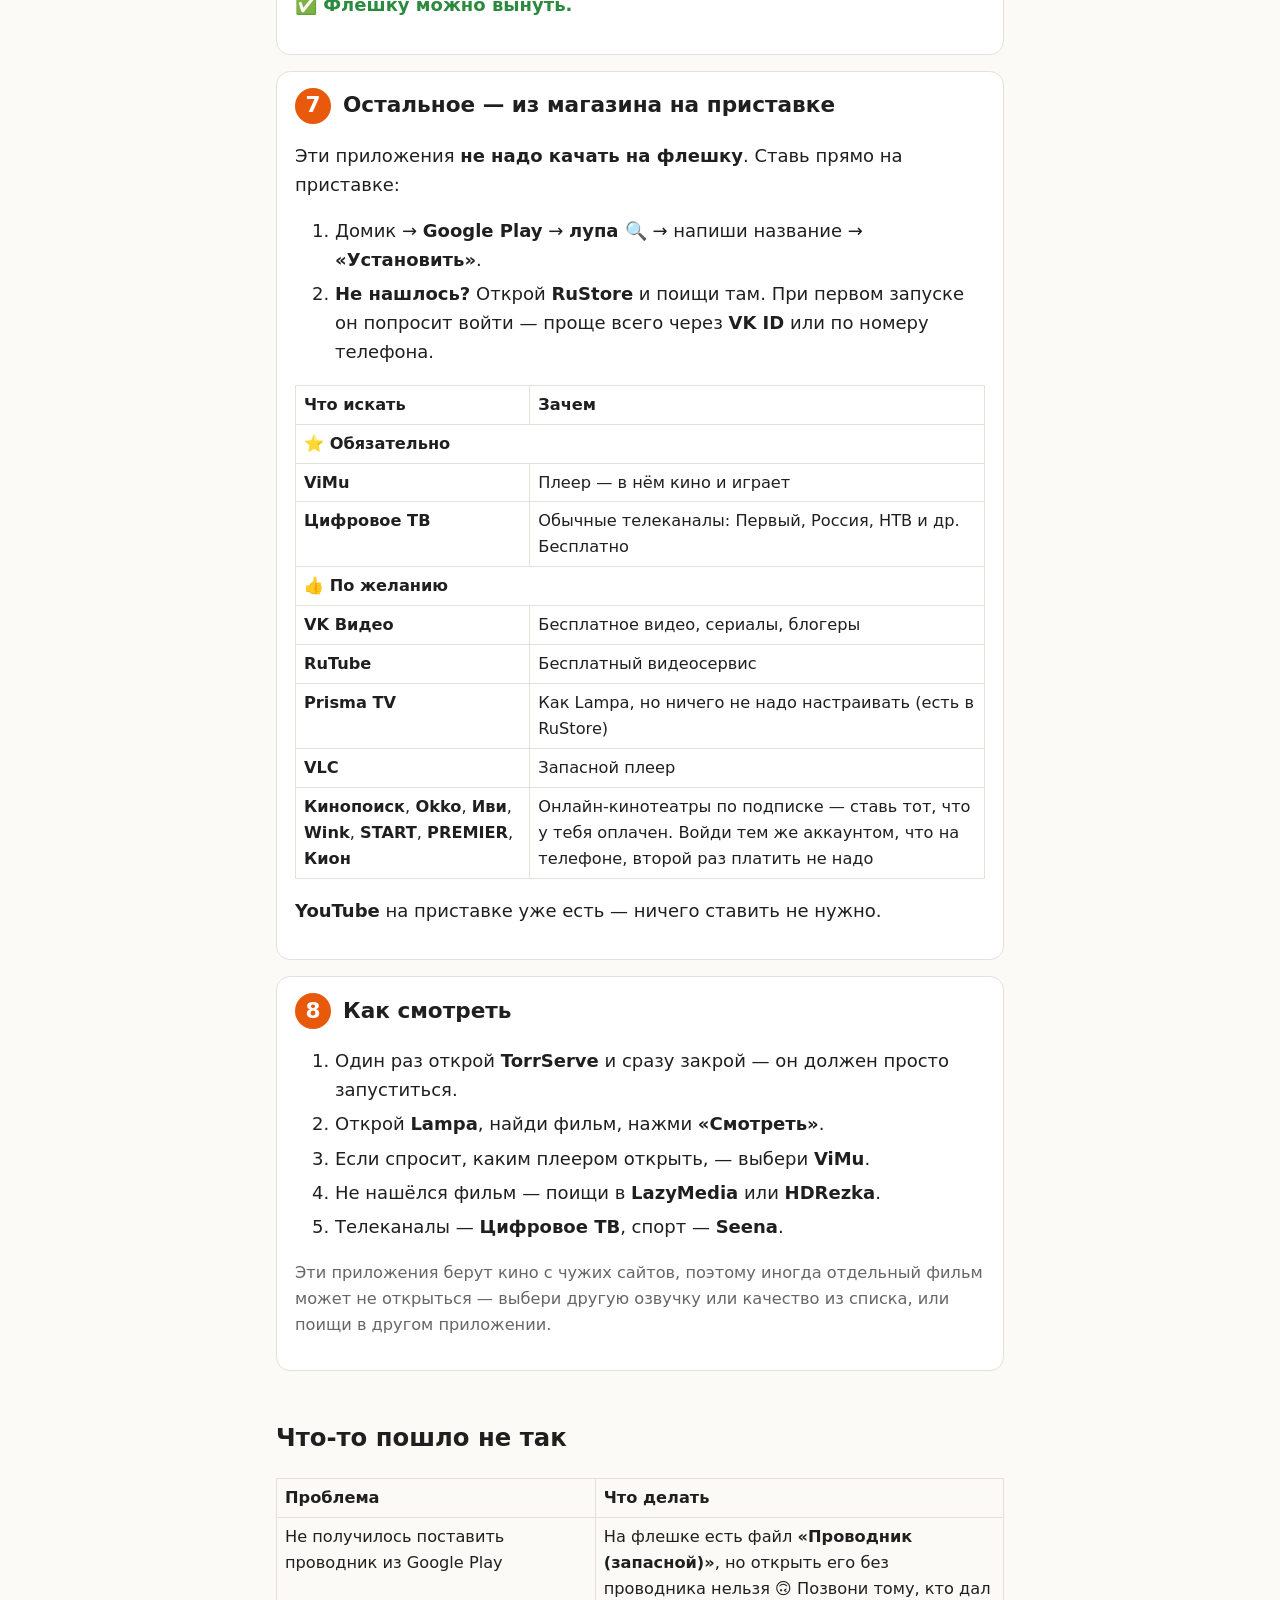
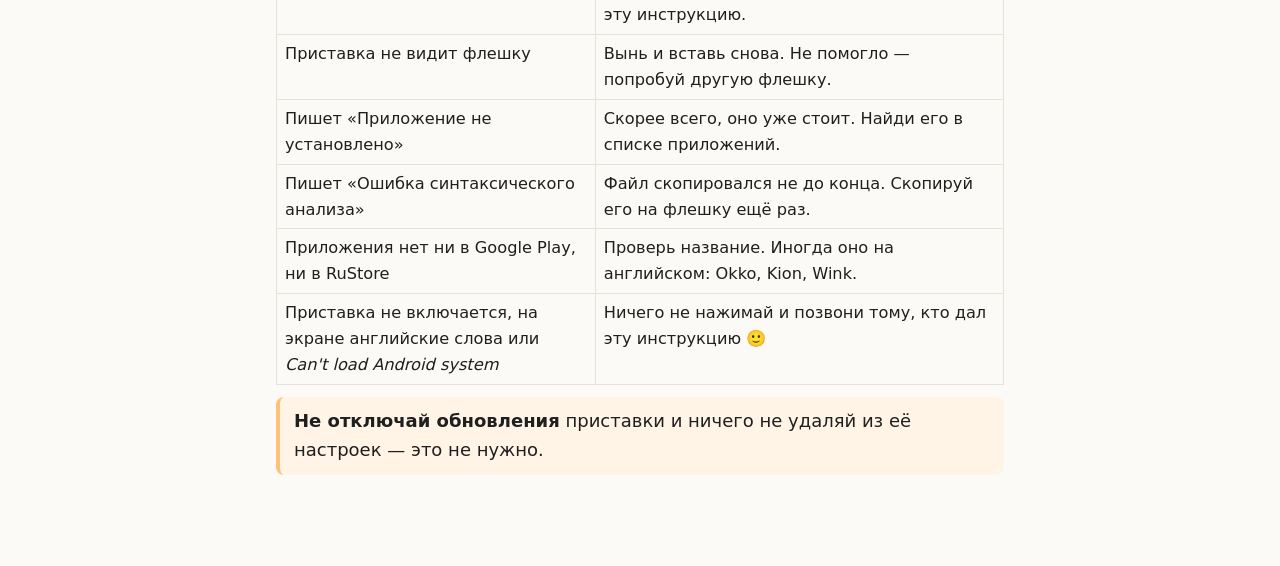
==== commit 7146a82a: "Простая версия под папку «Для флешки» + магазин Co-Authored-By: Claude Opus 5.5 <noreply@anthropic.c" ====
--- a/user.html
+++ b/user.html
@@ -3,17 +3,17 @@
 <title>Простая инструкция</title><link rel="stylesheet" href="style.css"></head>
 <body><main>
 <nav class="top"><a href="index.html">← На главную</a><a href="expert.html">Версия для эксперта</a></nav>
-<h1>🙂 Ставим кино на приставку через флешку</h1>
+<h1>🙂 Ставим кино на приставку</h1>
 <p>Что понадобится:</p>
 <ul>
   <li>компьютер или ноутбук с интернетом;</li>
-  <li><b>флешка</b> (любая, хватит 2 ГБ);</li>
+  <li><b>флешка</b> (любая, хватит 1 ГБ);</li>
   <li>приставка, подключённая к телевизору и к интернету, и пульт.</li>
 </ul>
-<p>Займёт минут 20. Сломать ничего нельзя — просто делай по шагам.</p>
+<p>Займёт минут 30. Сломать ничего нельзя — просто делай по шагам, по порядку.</p>
 
-<div class="step"><h2><span class="num">1</span>Сначала: поставь на приставку «проводник»</h2>
-<p>Сама приставка <b>не умеет открывать файлы с флешки</b> — для этого нужна программа-проводник. Ставится она из магазина Google Play прямо на приставке, как на телефоне. Флешка и компьютер для этого не нужны.</p>
+<div class="step"><h2><span class="num">1</span>Поставь на приставку «проводник»</h2>
+<p>Сама приставка <b>не умеет открывать файлы с флешки</b> — для этого нужна программа-проводник. Ставим её прямо на приставке, как на телефоне. Флешка и компьютер пока не нужны.</p>
 <ol>
   <li>На пульте нажми кнопку <b>домик</b>.</li>
   <li>Открой <b>Google Play</b> (если на главном экране не видно — зайди в «Приложения»).
@@ -21,53 +21,38 @@
   <li>Нажми <b>лупу 🔍</b> и напиши <b>File Manager Plus</b> (или скажи голосом — кнопка с микрофоном на пульте).</li>
   <li>Выбери приложение с <b>синей иконкой-папкой</b> → <b>«Установить»</b>. Подожди минуту.</li>
 </ol>
-<p class="ok">✅ Проводник есть — теперь можно качать программы.</p>
+<p class="ok">✅ Проводник есть.</p>
 </div>
 
-<div class="step"><h2><span class="num">2</span>Скачай программы на компьютер</h2>
+<div class="step"><h2><span class="num">2</span>Скачай папку «Для флешки» на компьютер</h2>
 <a class="big" href="https://drive.google.com/drive/folders/1nJqiCdpFOsZ9fGGMQp04zyxbP5MPqmWj?usp=sharing" target="_blank">Открыть Google Диск</a>
 <ol>
-  <li>Открой папку <b>apps</b>.</li>
-  <li>Найди там файлы из списка ниже (название может быть чуть длиннее — это нормально).</li>
-  <li>На каждом файле: нажми на него <b>правой кнопкой мыши → «Скачать»</b>.</li>
+  <li>На Диске найди папку <b>«Для флешки»</b>.</li>
+  <li>Нажми на неё <b>правой кнопкой мыши → «Скачать»</b>.</li>
+  <li>Подожди: Google сам упакует папку в архив. Скачается один файл, его название начинается с <b>«Для флешки»</b> и заканчивается на <code>.zip</code>.</li>
+  <li>Открой папку <b>«Загрузки»</b> на компьютере, нажми на этот файл <b>правой кнопкой → «Извлечь все…» → «Извлечь»</b>.</li>
 </ol>
-<table>
-<tr><th>Что</th><th>Зачем</th><th>Папка</th></tr>
-<tr><th colspan="3">⭐ Обязательно</th></tr>
-<tr><td><b>TorrServe</b></td><td>Без него в Lampa половина фильмов не запустится. Сам по себе ничего не показывает</td><td>02_Торренты</td></tr>
-<tr><td><b>Lampa</b></td><td>Главное: фильмы и сериалы</td><td>01_Кино и сериалы</td></tr>
-<tr><td><b>ViMu</b></td><td>Плеер — в нём кино и играет</td><td>05_Плееры</td></tr>
-<tr><td><b>Цифровое ТВ</b></td><td>Обычные телеканалы: Первый, Россия, НТВ и др. Бесплатно</td><td>03_ТВ и IPTV</td></tr>
-<tr><th colspan="3">👍 Очень желательно</th></tr>
-<tr><td><b>LazyMedia</b></td><td>Если фильма нет в Lampa — он почти наверняка здесь</td><td>01_Кино и сериалы</td></tr>
-<tr><td><b>Seena</b></td><td>Кино + <b>спортивные каналы</b></td><td>01_Кино и сериалы</td></tr>
-<tr><td><b>HDRezka</b></td><td>Простое и удобное, когда Lampa кажется сложной</td><td>01_Кино и сериалы</td></tr>
-<tr><td><b>Prisma TV</b></td><td>Как Lampa, но ничего не надо настраивать</td><td>01_Кино и сериалы</td></tr>
-<tr><td><b>RuTube</b></td><td>Официальный видеосервис</td><td>04_Официальные сервисы</td></tr>
-<tr><td><b>RuStore</b></td><td>Магазин, где есть Окко, Кинопоиск и др., если их нет в Google Play (см. шаг 8)</td><td>07_Магазины приложений</td></tr>
-</table>
-<p><b>VK Видео</b> и плеер <b>VLC</b> с флешки не ставятся — их возьмём из магазина, это шаг 8.</p>
-<p class="muted">Всё это сейчас стоит и работает на моей приставке. Но эти приложения берут кино с чужих сайтов, поэтому иногда отдельный фильм может не открыться — тогда выбери другую озвучку или поищи в другом приложении.</p>
-<p>Файлы окажутся в папке <b>«Загрузки»</b> на компьютере. Они заканчиваются на <code>.apk</code>.</p>
-<div class="warn">Файлы, которые заканчиваются на <code>.apks</code> (с буквой <b>s</b> на конце), <b>не качай</b> — через флешку они не ставятся.</div>
+<p>Появится обычная папка с файлами:</p>
+<ul>
+  <li>1 TorrServe</li><li>2 Lampa</li><li>3 LazyMedia</li><li>4 Seena</li><li>5 HDRezka</li><li>6 RuStore</li><li>Проводник (запасной) — он нужен, только если в шаге 1 не получилось</li>
+</ul>
 </div>
 
-<div class="step"><h2><span class="num">3</span>Скинь их на флешку</h2>
+<div class="step"><h2><span class="num">3</span>Скинь файлы на флешку</h2>
 <ol>
   <li>Вставь флешку в компьютер.</li>
-  <li>Открой папку <b>«Загрузки»</b>.</li>
-  <li>Выдели скачанные файлы, нажми <b>правой кнопкой → «Копировать»</b>.</li>
-  <li>Открой флешку («Этот компьютер» → флешка), нажми <b>правой кнопкой на пустом месте → «Вставить»</b>.</li>
+  <li>Зайди в распакованную папку, нажми <b>Ctrl + A</b> (выделить всё), потом <b>Ctrl + C</b> (копировать).</li>
+  <li>Открой флешку («Этот компьютер» → флешка), нажми <b>Ctrl + V</b> (вставить). Подожди, пока скопируется.</li>
   <li>Вынь флешку.</li>
 </ol>
 </div>
 
-<div class="step"><h2><span class="num">4</span>Вставь флешку в приставку и открой файл</h2>
+<div class="step"><h2><span class="num">4</span>Вставь флешку в приставку и открой первый файл</h2>
 <ol>
   <li>Вставь флешку в USB-разъём на приставке (он там один).</li>
   <li>Открой <b>File Manager Plus</b>.</li>
   <li>Выбери флешку (называется <b>USB</b> или по имени флешки).</li>
-  <li>Пультом выбери файл <b>TorrServe</b> и нажми центральную кнопку.</li>
+  <li>Пультом выбери файл <b>1 TorrServe</b> и нажми центральную кнопку.</li>
 </ol>
 </div>
 
@@ -79,53 +64,63 @@
   <li>Нажми на пульте <b>назад ↩</b>.</li>
   <li>Нажми <b>«Установить»</b>.</li>
 </ol>
-<p>Если такого окна нет, но и установка не идёт: <b>Настройки → Конфиденциальность → Безопасность и ограничения → Неизвестные источники</b> → включи File Manager Plus.</p>
+<p class="muted">Если такого окна нет, но и установка не идёт: Настройки → Конфиденциальность → Безопасность и ограничения → Неизвестные источники → включи File Manager Plus.</p>
 </div>
 
-<div class="step"><h2><span class="num">6</span>Поставь остальные</h2>
-<p>Так же по очереди открой и установи все остальные файлы с флешки. Разрешать больше ничего не надо — просто «Установить».</p>
-<p class="ok">✅ Готово! Флешку можно вынуть.</p>
+<div class="step"><h2><span class="num">6</span>Поставь остальные файлы по номерам</h2>
+<p>Так же по очереди открой и установи <b>2, 3, 4, 5, 6</b>. Разрешать больше ничего не надо — просто «Установить».</p>
+<table>
+<tr><th>Файл</th><th>Что это</th></tr>
+<tr><td><b>1 TorrServe</b></td><td>Помощник для Lampa. Сам ничего не показывает, но без него половина фильмов не запустится</td></tr>
+<tr><td><b>2 Lampa</b></td><td>Главное: фильмы и сериалы</td></tr>
+<tr><td><b>3 LazyMedia</b></td><td>Если фильма нет в Lampa — он почти наверняка здесь</td></tr>
+<tr><td><b>4 Seena</b></td><td>Кино + <b>спортивные каналы</b></td></tr>
+<tr><td><b>5 HDRezka</b></td><td>Простое и удобное, когда Lampa кажется сложной</td></tr>
+<tr><td><b>6 RuStore</b></td><td>Российский магазин приложений — понадобится в шаге 7</td></tr>
+</table>
+<p class="ok">✅ Флешку можно вынуть.</p>
 </div>
 
-<div class="step"><h2><span class="num">7</span>Как смотреть</h2>
+<div class="step"><h2><span class="num">7</span>Остальное — из магазина на приставке</h2>
+<p>Эти приложения <b>не надо качать на флешку</b>. Ставь прямо на приставке:</p>
+<ol>
+  <li>Домик → <b>Google Play</b> → <b>лупа 🔍</b> → напиши название → <b>«Установить»</b>.</li>
+  <li><b>Не нашлось?</b> Открой <b>RuStore</b> и поищи там. При первом запуске он попросит войти — проще всего через <b>VK ID</b> или по номеру телефона.</li>
+</ol>
+<table>
+<tr><th>Что искать</th><th>Зачем</th></tr>
+<tr><th colspan="2">⭐ Обязательно</th></tr>
+<tr><td><b>ViMu</b></td><td>Плеер — в нём кино и играет</td></tr>
+<tr><td><b>Цифровое ТВ</b></td><td>Обычные телеканалы: Первый, Россия, НТВ и др. Бесплатно</td></tr>
+<tr><th colspan="2">👍 По желанию</th></tr>
+<tr><td><b>VK Видео</b></td><td>Бесплатное видео, сериалы, блогеры</td></tr>
+<tr><td><b>RuTube</b></td><td>Бесплатный видеосервис</td></tr>
+<tr><td><b>Prisma TV</b></td><td>Как Lampa, но ничего не надо настраивать (есть в RuStore)</td></tr>
+<tr><td><b>VLC</b></td><td>Запасной плеер</td></tr>
+<tr><td><b>Кинопоиск</b>, <b>Okko</b>, <b>Иви</b>, <b>Wink</b>, <b>START</b>, <b>PREMIER</b>, <b>Кион</b></td><td>Онлайн-кинотеатры по подписке — ставь тот, что у тебя оплачен. Войди тем же аккаунтом, что на телефоне, второй раз платить не надо</td></tr>
+</table>
+<p><b>YouTube</b> на приставке уже есть — ничего ставить не нужно.</p>
+</div>
+
+<div class="step"><h2><span class="num">8</span>Как смотреть</h2>
 <ol>
   <li>Один раз открой <b>TorrServe</b> и сразу закрой — он должен просто запуститься.</li>
   <li>Открой <b>Lampa</b>, найди фильм, нажми <b>«Смотреть»</b>.</li>
-  <li>Если Lampa спросит, каким плеером открыть, — выбери <b>ViMu</b>.</li>
-  <li>Не нашёлся фильм — поищи в <b>LazyMedia</b>.</li>
+  <li>Если спросит, каким плеером открыть, — выбери <b>ViMu</b>.</li>
+  <li>Не нашёлся фильм — поищи в <b>LazyMedia</b> или <b>HDRezka</b>.</li>
   <li>Телеканалы — <b>Цифровое ТВ</b>, спорт — <b>Seena</b>.</li>
 </ol>
-<p>Приложения бесплатные. Иногда какой-то фильм не грузится — выбери другой вариант из списка (другая озвучка или качество).</p>
-</div>
-
-<div class="step"><h2><span class="num">8</span>YouTube, VK Видео, Окко, Кинопоиск и др.</h2>
-<p>Это обычные официальные приложения. Их <b>не надо качать на флешку</b> — они ставятся прямо на приставке из магазина, как на телефоне.</p>
-<p><b>YouTube</b> на приставке уже есть — ничего ставить не нужно.</p>
-<p>Остальные:</p>
-<ol>
-  <li>На пульте нажми <b>домик</b> → открой <b>Google Play</b>.</li>
-  <li>Наверху нажми <b>лупу 🔍</b> и напиши название (можно сказать голосом — кнопка с микрофоном на пульте).</li>
-  <li>Выбери приложение → <b>«Установить»</b>.</li>
-  <li>Открой его и войди в свой аккаунт (как на телефоне). Если подписка платная — она та же, что на телефоне, второй раз платить не надо.</li>
-</ol>
-<p><b>Нет в Google Play?</b> Открой <b>RuStore</b> (ставили в шаге 6) и найди там тем же способом. При первом запуске RuStore попросит войти — проще всего через <b>VK ID</b> или по номеру телефона.</p>
-<table>
-<tr><th>Что ищем</th><th>Что это</th></tr>
-<tr><td><b>VK Видео</b></td><td>Бесплатное видео, сериалы, блогеры</td></tr>
-<tr><td><b>Кинопоиск</b></td><td>Кино и сериалы по подписке Яндекс Плюс</td></tr>
-<tr><td><b>Okko</b></td><td>Кино, сериалы, футбол по подписке</td></tr>
-<tr><td><b>Иви</b>, <b>Wink</b>, <b>START</b>, <b>PREMIER</b>, <b>Кион</b></td><td>Другие онлайн-кинотеатры — ставь тот, на который есть подписка</td></tr>
-<tr><td><b>VLC</b></td><td>Запасной плеер, если ViMu что-то не открывает</td></tr>
-</table>
+<p class="muted">Эти приложения берут кино с чужих сайтов, поэтому иногда отдельный фильм может не открыться — выбери другую озвучку или качество из списка, или поищи в другом приложении.</p>
 </div>
 
 <h2>Что-то пошло не так</h2>
 <table>
 <tr><th>Проблема</th><th>Что делать</th></tr>
+<tr><td>Не получилось поставить проводник из Google Play</td><td>На флешке есть файл <b>«Проводник (запасной)»</b>, но открыть его без проводника нельзя 🙃 Позвони тому, кто дал эту инструкцию.</td></tr>
 <tr><td>Приставка не видит флешку</td><td>Вынь и вставь снова. Не помогло — попробуй другую флешку.</td></tr>
 <tr><td>Пишет «Приложение не установлено»</td><td>Скорее всего, оно уже стоит. Найди его в списке приложений.</td></tr>
-<tr><td>Приложения нет ни в Google Play, ни в RuStore</td><td>Проверь, правильно ли написано название. Иногда оно на английском: Okko, Kion, Wink.</td></tr>
-<tr><td>Пишет «Ошибка синтаксического анализа»</td><td>Файл скачался не до конца. Скачай его ещё раз.</td></tr>
+<tr><td>Пишет «Ошибка синтаксического анализа»</td><td>Файл скопировался не до конца. Скопируй его на флешку ещё раз.</td></tr>
+<tr><td>Приложения нет ни в Google Play, ни в RuStore</td><td>Проверь название. Иногда оно на английском: Okko, Kion, Wink.</td></tr>
 <tr><td>Приставка не включается, на экране английские слова или <i>Can't load Android system</i></td><td>Ничего не нажимай и позвони тому, кто дал эту инструкцию 🙂</td></tr>
 </table>
 <div class="warn"><b>Не отключай обновления</b> приставки и ничего не удаляй из её настроек — это не нужно.</div>
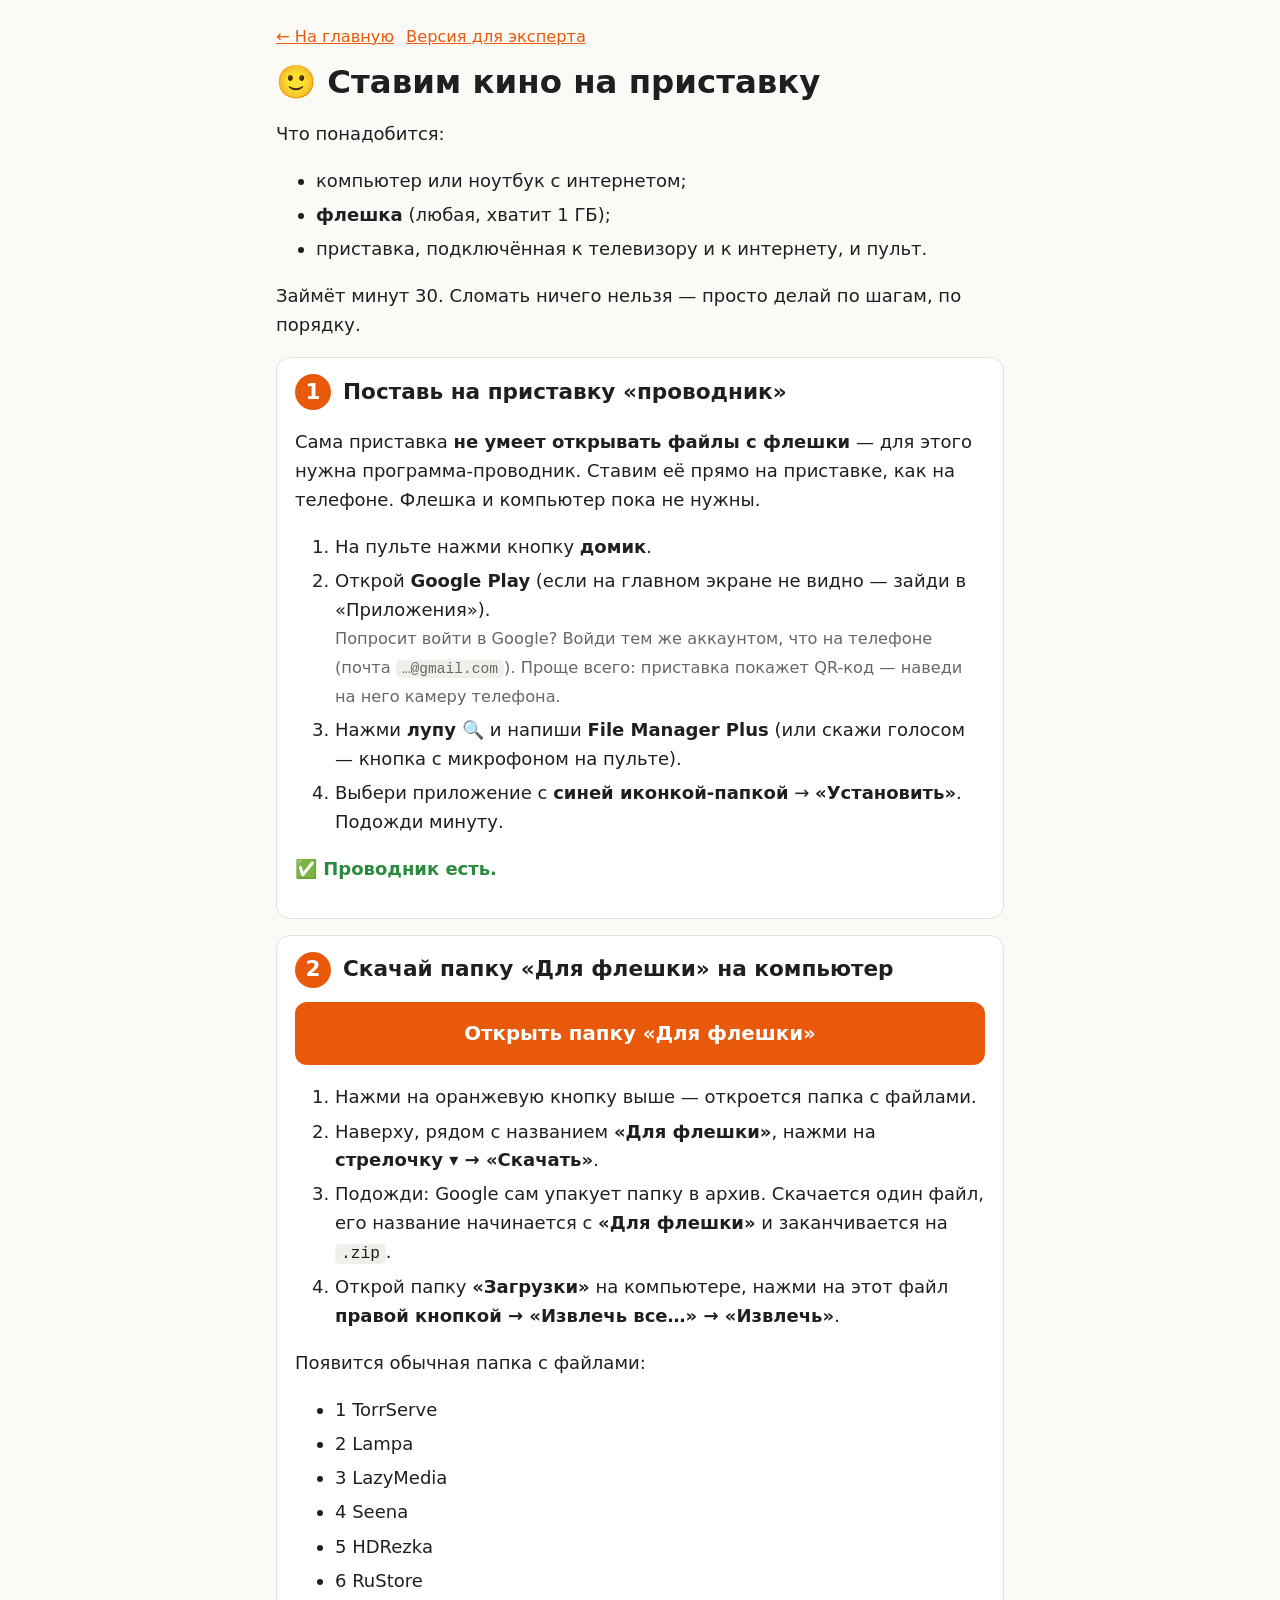
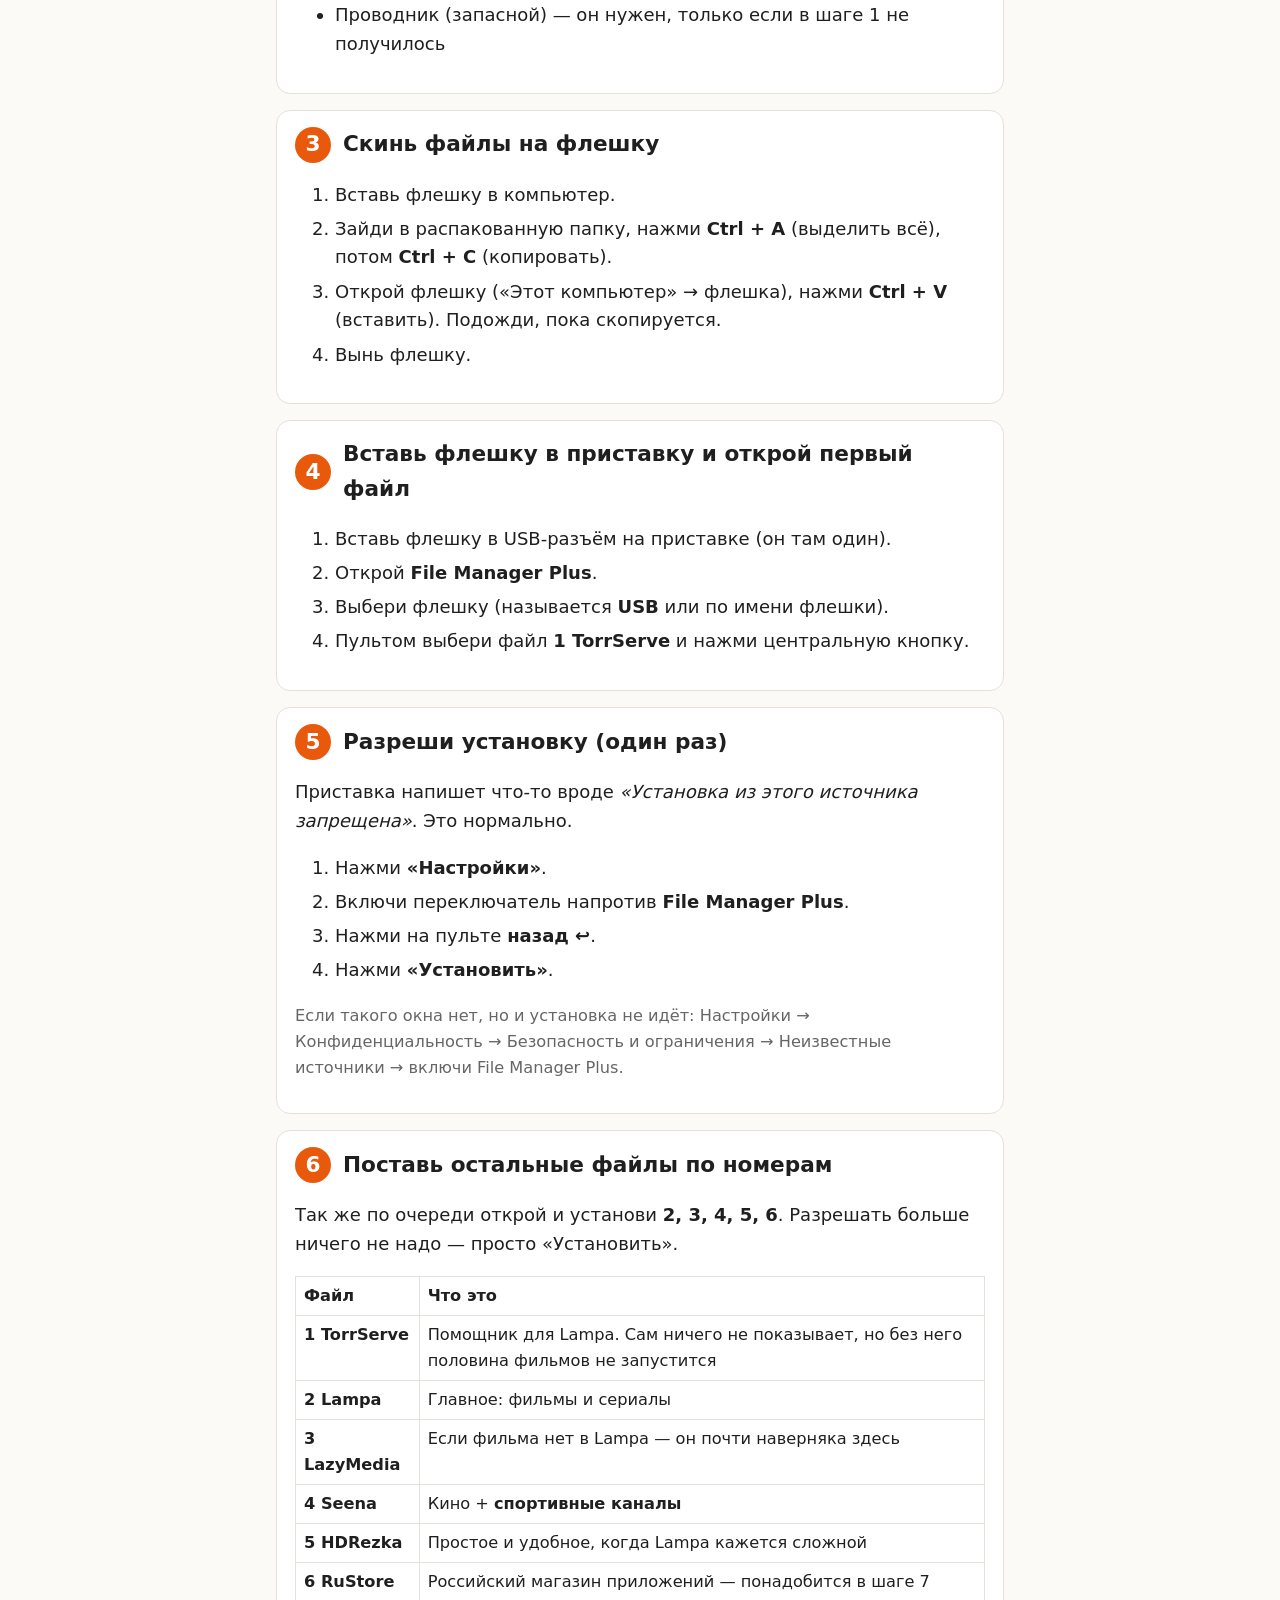
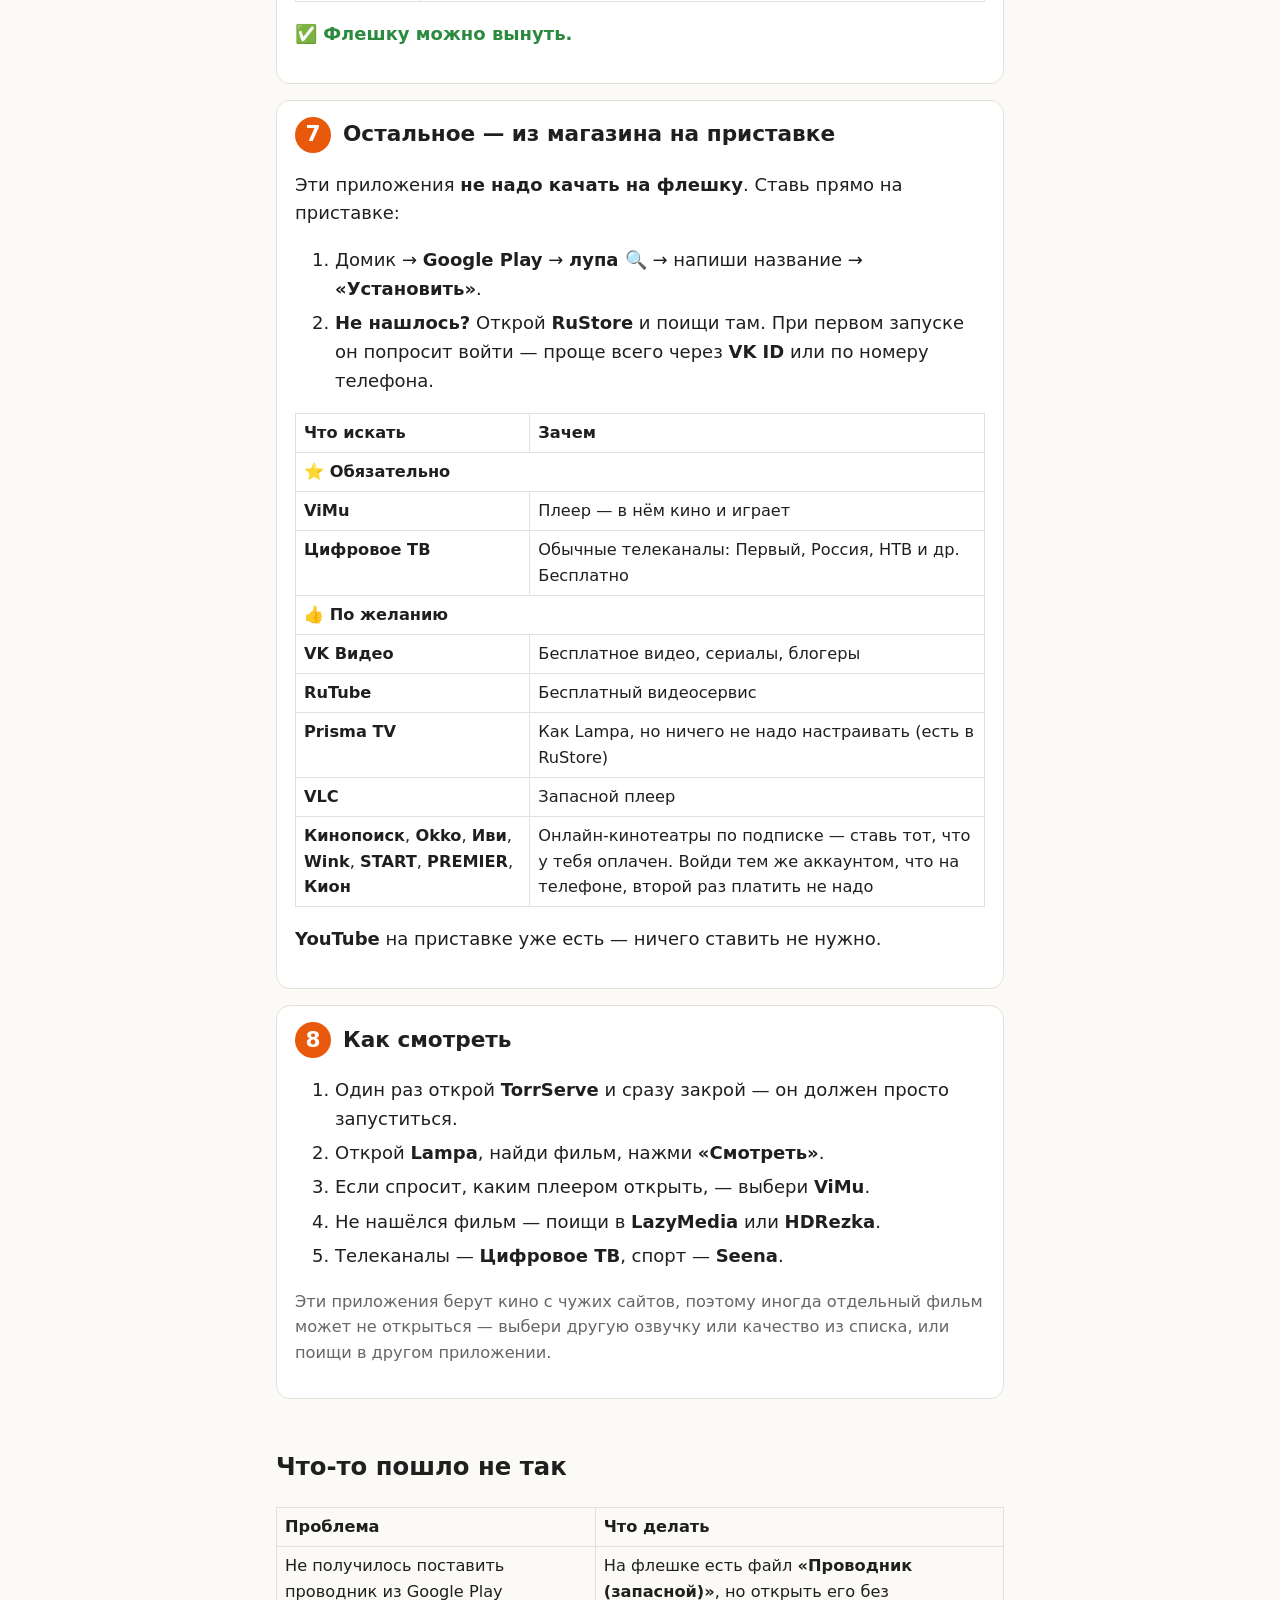
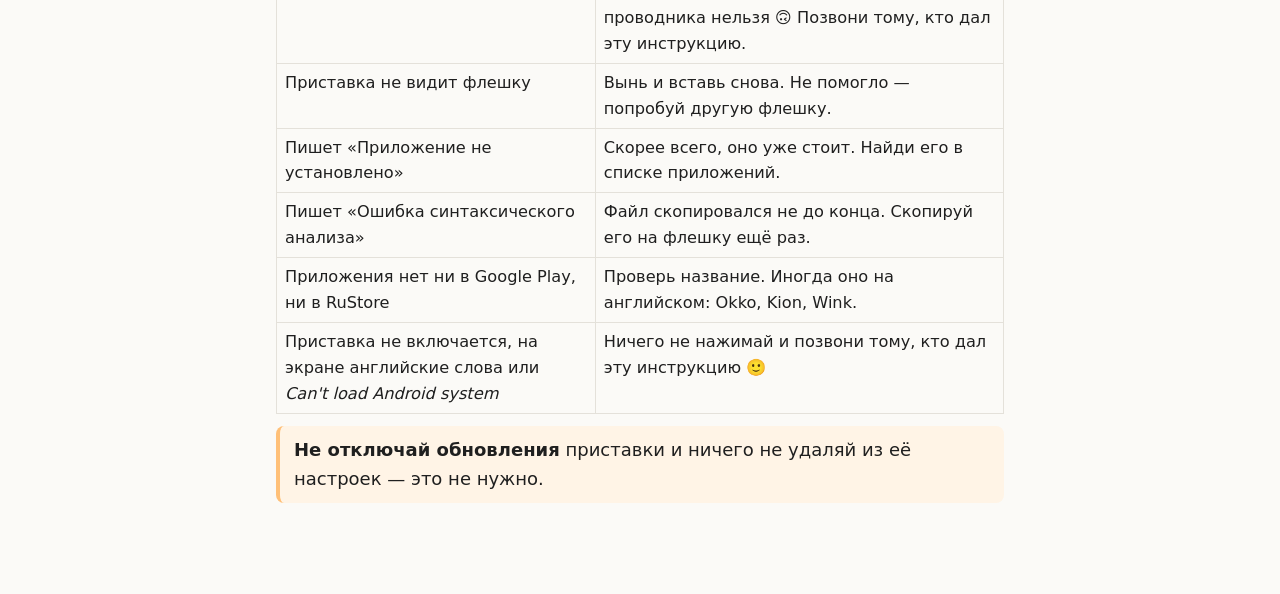
==== commit b588cf29: "Прямая ссылка на папку «Для флешки» Co-Authored-By: Claude Opus 5.5 <noreply@anthropic.com>" ====
--- a/user.html
+++ b/user.html
@@ -25,10 +25,10 @@
 </div>
 
 <div class="step"><h2><span class="num">2</span>Скачай папку «Для флешки» на компьютер</h2>
-<a class="big" href="https://drive.google.com/drive/folders/1nJqiCdpFOsZ9fGGMQp04zyxbP5MPqmWj?usp=sharing" target="_blank">Открыть Google Диск</a>
+<a class="big" href="https://drive.google.com/drive/folders/1WPXcPFU4aFCw_Y2BH5isOzJufZfqp8cy?usp=sharing" target="_blank">Открыть папку «Для флешки»</a>
 <ol>
-  <li>На Диске найди папку <b>«Для флешки»</b>.</li>
-  <li>Нажми на неё <b>правой кнопкой мыши → «Скачать»</b>.</li>
+  <li>Нажми на оранжевую кнопку выше — откроется папка с файлами.</li>
+  <li>Наверху, рядом с названием <b>«Для флешки»</b>, нажми на <b>стрелочку ▾ → «Скачать»</b>.</li>
   <li>Подожди: Google сам упакует папку в архив. Скачается один файл, его название начинается с <b>«Для флешки»</b> и заканчивается на <code>.zip</code>.</li>
   <li>Открой папку <b>«Загрузки»</b> на компьютере, нажми на этот файл <b>правой кнопкой → «Извлечь все…» → «Извлечь»</b>.</li>
 </ol>
